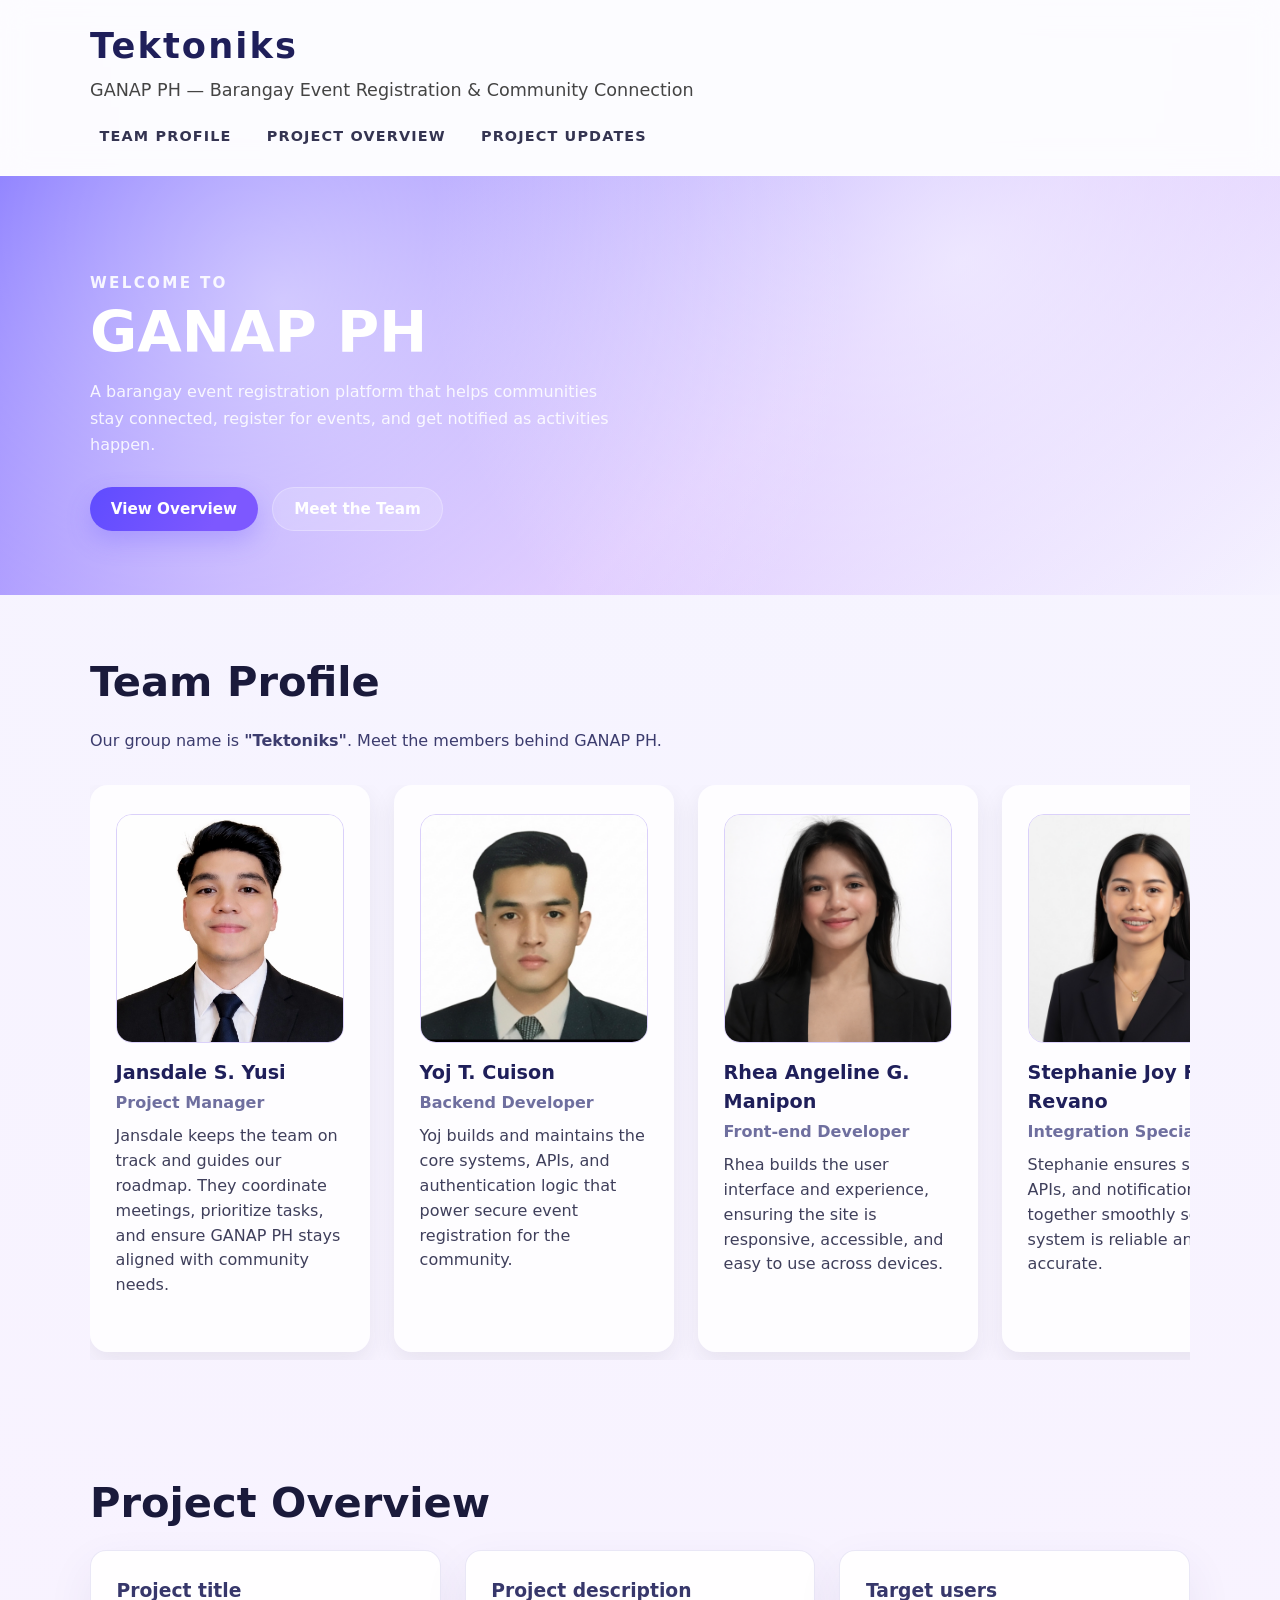
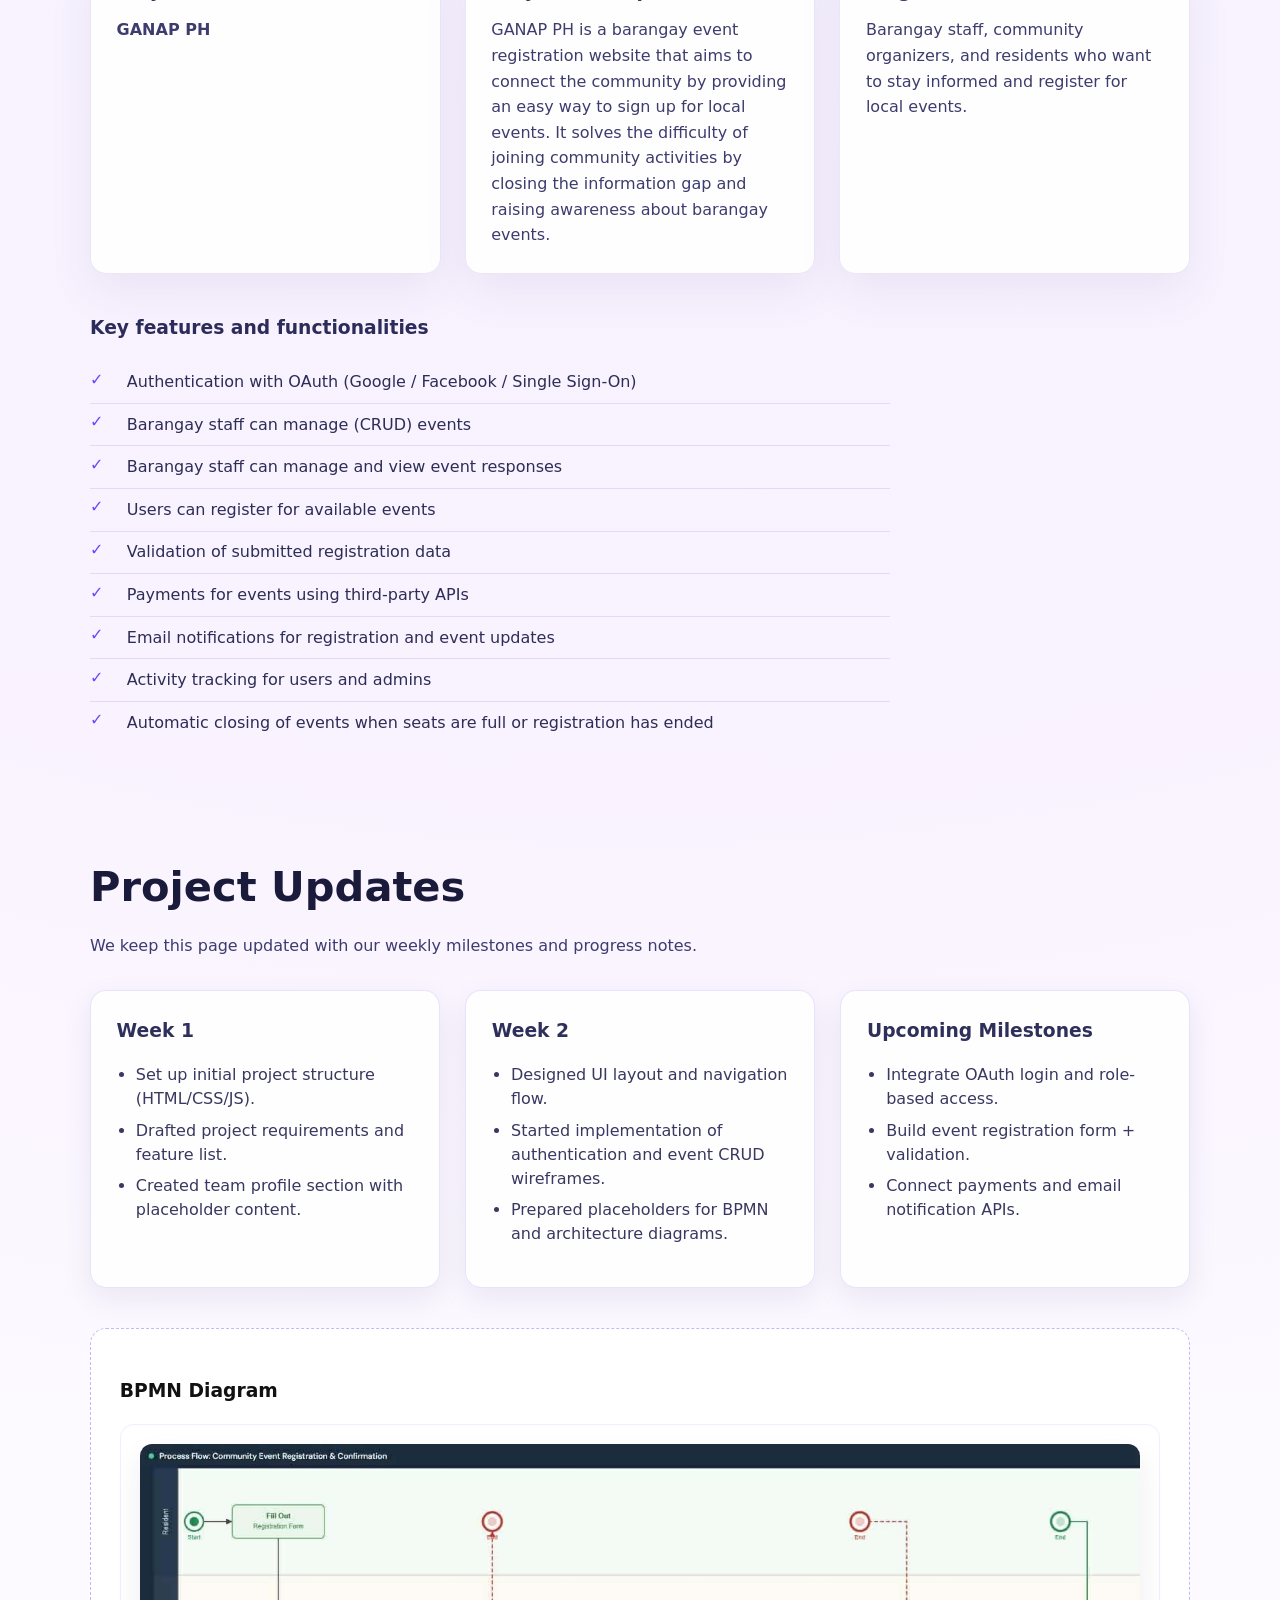
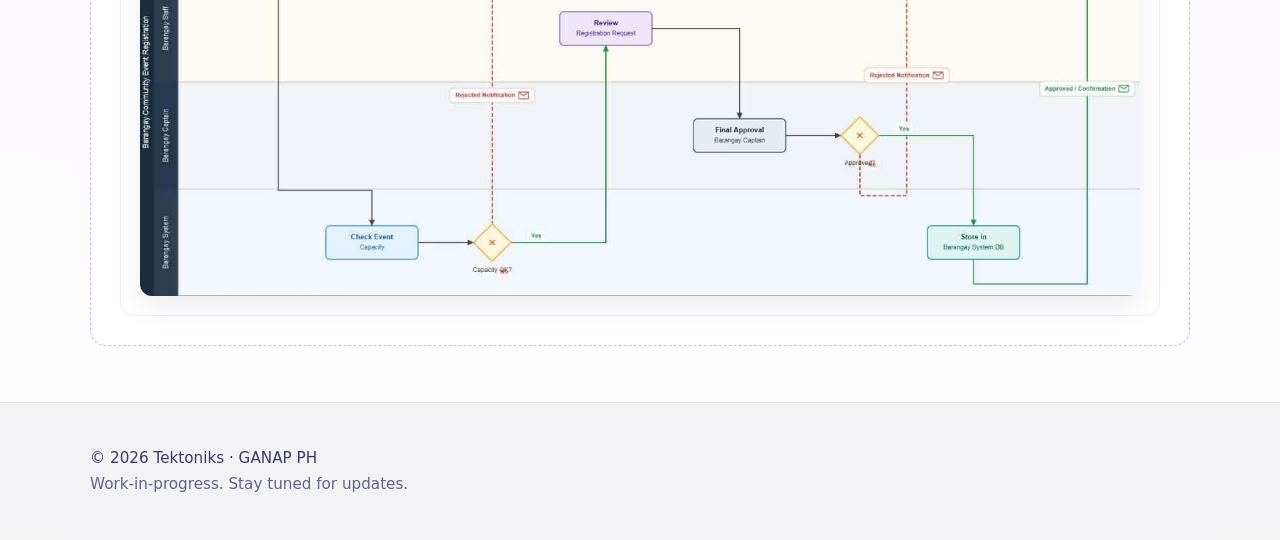
==== index.html @ c837eabb "first commit" ====
<!DOCTYPE html>
<html lang="en">
<head>
  <meta charset="UTF-8" />
  <meta name="viewport" content="width=device-width, initial-scale=1.0" />
  <title>GANAP PH — Tektoniks</title>
  <link rel="stylesheet" href="styles.css" />
</head>
<body>
  <header class="site-header">
    <div class="container header-inner">
      <div class="brand">
        <h1 class="brand__title">Tektoniks</h1>
        <p class="brand__tagline">GANAP PH — Barangay Event Registration &amp; Community Connection</p>
      </div>
      <nav class="site-nav" aria-label="Main navigation">
        <a href="#team">Team Profile</a>
        <a href="#overview">Project Overview</a>
        <a href="#updates">Project Updates</a>
      </nav>
      <button class="nav-toggle" aria-label="Toggle navigation">☰</button>
    </div>
  </header>

  <main>
    <section class="hero" aria-label="Site introduction">
      <div class="container hero__inner">
        <div class="hero__content">
          <p class="hero__pretitle">Welcome to</p>
          <h2 class="hero__title">GANAP PH</h2>
          <p class="hero__copy">A barangay event registration platform that helps communities stay connected, register for events, and get notified as activities happen.</p>
          <div class="hero__actions">
            <a class="btn btn--primary" href="#overview">View Overview</a>
            <a class="btn btn--secondary" href="#team">Meet the Team</a>
          </div>
        </div>
        <!-- <div class="hero__graphic">
          <img src="https://via.placeholder.com/560x420.png?text=GANAP+PH+Dashboard" alt="GANAP PH dashboard mockup" />
        </div> -->
      </div>
    </section>

    <section id="team" class="section section--team">
      <div class="container">
        <h2 class="section__title">Team Profile</h2>
        <p class="section__intro">Our group name is <strong>"Tektoniks"</strong>. Meet the members behind GANAP PH.</p>

        <div class="team-grid">
          <article class="team-card">
            <img class="team-card__avatar" src="resources/Jansdale.jpeg" alt="Jansdale S. Yusi" />
            <div class="team-card__body">
              <h3 class="team-card__name">Jansdale S. Yusi</h3>
              <p class="team-card__role">Project Manager</p>
              <p class="team-card__bio">Jansdale keeps the team on track and guides our roadmap. They coordinate meetings, prioritize tasks, and ensure GANAP PH stays aligned with community needs.</p>
            </div>
          </article>

          <article class="team-card">
            <img class="team-card__avatar" src="resources/Yoj.jpeg" alt="Yoj T. Cuison" />
            <div class="team-card__body">
              <h3 class="team-card__name">Yoj T. Cuison</h3>
              <p class="team-card__role">Backend Developer</p>
              <p class="team-card__bio">Yoj builds and maintains the core systems, APIs, and authentication logic that power secure event registration for the community.</p>
            </div>
          </article>

          <article class="team-card">
            <img class="team-card__avatar" src="resources/Rhea.png" alt="Rhea Angeline G. Manipon" />
            <div class="team-card__body">
              <h3 class="team-card__name">Rhea Angeline G. Manipon</h3>
              <p class="team-card__role">Front-end Developer</p>
              <p class="team-card__bio">Rhea builds the user interface and experience, ensuring the site is responsive, accessible, and easy to use across devices.</p>
            </div>
          </article>

          <article class="team-card">
            <img class="team-card__avatar" src="resources/Steph.jpeg" alt="Stephanie Joy F. Revano" />
            <div class="team-card__body">
              <h3 class="team-card__name">Stephanie Joy F. Revano</h3>
              <p class="team-card__role">Integration Specialist</p>
              <p class="team-card__bio">Stephanie ensures services, APIs, and notifications work together smoothly so the system is reliable and accurate.</p>
            </div>
          </article>

          <article class="team-card">
            <img class="team-card__avatar" src="resources/Kerby.jpeg" alt="John Kerby E. Sambile" />
            <div class="team-card__body">
              <h3 class="team-card__name">John Kerby E. Sambile</h3>
              <p class="team-card__role">Documentation &amp; Quality Assurance</p>
              <p class="team-card__bio">John keeps project documentation clear and ensures the platform is tested thoroughly so users have a consistent, reliable experience.</p>
            </div>
          </article>
        </div>
      </div>
    </section>

    <section id="overview" class="section section--overview">
      <div class="container">
        <h2 class="section__title">Project Overview</h2>
        <div class="overview-grid">
          <div class="overview-card">
            <h3>Project title</h3>
            <p class="overview-card__text"><strong>GANAP PH</strong></p>
          </div>
          <div class="overview-card">
            <h3>Project description</h3>
            <p class="overview-card__text">GANAP PH is a barangay event registration website that aims to connect the community by providing an easy way to sign up for local events. It solves the difficulty of joining community activities by closing the information gap and raising awareness about barangay events.</p>
          </div>
          <div class="overview-card">
            <h3>Target users</h3>
            <p class="overview-card__text">Barangay staff, community organizers, and residents who want to stay informed and register for local events.</p>
          </div>
        </div>

        <div class="features">
          <h3>Key features and functionalities</h3>
          <ul class="features__list">
            <li> Authentication with OAuth (Google / Facebook / Single Sign-On)</li>
            <li> Barangay staff can manage (CRUD) events</li>
            <li> Barangay staff can manage and view event responses</li>
            <li> Users can register for available events</li>
            <li> Validation of submitted registration data</li>
            <li> Payments for events using third‑party APIs</li>
            <li> Email notifications for registration and event updates</li>
            <li> Activity tracking for users and admins</li>
            <li> Automatic closing of events when seats are full or registration has ended</li>
          </ul>
        </div>
      </div>
    </section>

    <section id="updates" class="section section--updates">
      <div class="container">
        <h2 class="section__title">Project Updates</h2>
        <p class="section__intro">We keep this page updated with our weekly milestones and progress notes.</p>

        <div class="updates-grid">
          <article class="update-card">
            <h3>Week 1</h3>
            <ul>
              <li>Set up initial project structure (HTML/CSS/JS).</li>
              <li>Drafted project requirements and feature list.</li>
              <li>Created team profile section with placeholder content.</li>
            </ul>
          </article>

          <article class="update-card">
            <h3>Week 2</h3>
            <ul>
              <li>Designed UI layout and navigation flow.</li>
              <li>Started implementation of authentication and event CRUD wireframes.</li>
              <li>Prepared placeholders for BPMN and architecture diagrams.</li>
            </ul>
          </article>

          <article class="update-card">
            <h3>Upcoming Milestones</h3>
            <ul>
              <li>Integrate OAuth login and role-based access.</li>
              <li>Build event registration form + validation.</li>
              <li>Connect payments and email notification APIs.</li>
            </ul>
          </article>
        </div>

        <div class="diagram">
          <h3>BPMN Diagram</h3>
          <div class="diagram__placeholder">
            <img src="resources/bpmn.jpeg" alt="BPMN Diagram" />
          </div>
        </div>
      </div>
    </section>
  </main>

  <footer class="site-footer">
    <div class="container">
      <p>© <span id="currentYear"></span> Tektoniks · GANAP PH</p>
      <p class="footer-note">Work-in-progress. Stay tuned for updates.</p>
    </div>
  </footer>

  <script src="scripts.js"></script>
</body>
</html>
---- styles.css ----
/* Base reset */
* {
  box-sizing: border-box;
}

html {
  scroll-behavior: smooth;
}

body {
  margin: 0;
  font-family: system-ui, -apple-system, BlinkMacSystemFont, "Segoe UI", sans-serif;
  line-height: 1.5;
  color: #111;
  background: radial-gradient(circle at top, #f5f5ff 0%, #f9f2ff 60%, #fff 100%);
}

a {
  color: inherit;
  text-decoration: none;
}

.container {
  width: min(1100px, 100% - 2rem);
  margin: 0 auto;
}

/* Header */
.site-header {
  position: sticky;
  top: 0;
  width: 100%;
  background: rgba(255, 255, 255, 0.65);
  backdrop-filter: blur(14px);
  border-bottom: 1px solid rgba(255, 255, 255, 0.35);
  z-index: 10;
}

.header-inner {
  display: flex;
  flex-wrap: wrap;
  align-items: center;
  justify-content: space-between;
  gap: 1rem;
  padding: 1.25rem 0;
}

.brand__title {
  margin: 0;
  font-size: clamp(1.4rem, 3vw, 2.2rem);
  letter-spacing: 0.06em;
  color: #1f1f5a;
}

.brand__tagline {
  margin: 0.25rem 0 0;
  color: #444;
  font-size: clamp(0.9rem, 2vw, 1.1rem);
}

.site-nav {
  display: flex;
  gap: 1rem;
  font-weight: 600;
  text-transform: uppercase;
  letter-spacing: 0.08em;
  font-size: 0.9rem;
}

.site-nav a {
  padding: 0.45rem 0.6rem;
  border-radius: 9999px;
  transition: background 160ms ease, color 160ms ease;
  color: rgba(17, 17, 51, 0.85);
}

.site-nav a:hover {
  background: rgba(95, 76, 255, 0.14);
  color: #3d2aff;
}

.nav-toggle {
  display: none;
  border: 1px solid rgba(0, 0, 0, 0.2);
  background: rgba(255, 255, 255, 0.8);
  padding: 0.65rem 0.9rem;
  border-radius: 9999px;
  font-size: 1.05rem;
  cursor: pointer;
}

.hero {
  position: relative;
  padding: 6rem 0 4rem;
  background: linear-gradient(140deg, rgba(95, 76, 255, 0.9) 0%, rgba(171, 108, 255, 0.35) 60%, rgba(245, 242, 255, 0.9) 100%);
  overflow: hidden;
}

.hero::before {
  content: "";
  position: absolute;
  inset: 0;
  background: radial-gradient(circle at 22% 30%, rgba(255, 255, 255, 0.55), transparent 55%),
    radial-gradient(circle at 75% 20%, rgba(245, 245, 255, 0.7), transparent 52%);
  pointer-events: none;
}

.hero__inner {
  position: relative;
  display: grid;
  grid-template-columns: 1fr 1fr;
  align-items: center;
  gap: 2.5rem;
}

.hero__content {
  z-index: 1;
}

.hero__pretitle {
  margin: 0 0 0.5rem;
  font-size: 0.95rem;
  font-weight: 600;
  letter-spacing: 0.15em;
  text-transform: uppercase;
  color: rgba(255, 255, 255, 0.9);
}

.hero__title {
  margin: 0 0 1rem;
  font-size: clamp(2.5rem, 4.5vw, 3.6rem);
  line-height: 1.05;
  color: #fff;
}

.hero__copy {
  margin: 0 0 1.75rem;
  max-width: 520px;
  color: rgba(255, 255, 255, 0.88);
  line-height: 1.65;
}

.hero__actions {
  display: flex;
  flex-wrap: wrap;
  gap: 0.9rem;
}

.hero__graphic {
  z-index: 1;
  display: flex;
  justify-content: center;
  align-items: center;
}

.hero__graphic img {
  width: 100%;
  max-width: 600px;
  border-radius: 1.25rem;
  box-shadow: 0 22px 40px rgba(17, 13, 58, 0.22);
  border: 1px solid rgba(255, 255, 255, 0.26);
}

/* Section spacing */
.section {
  padding: 3.5rem 0;
}

.section__title {
  font-size: clamp(2rem, 4vw, 2.6rem);
  margin: 0 0 1rem;
  color: #1a1a3b;
}

/* Buttons */
.btn {
  display: inline-flex;
  align-items: center;
  justify-content: center;
  gap: 0.55rem;
  padding: 0.75rem 1.3rem;
  border-radius: 9999px;
  font-weight: 600;
  font-size: 0.95rem;
  line-height: 1.2;
  text-decoration: none;
  transition: transform 180ms ease, box-shadow 180ms ease, background 180ms ease;
  white-space: nowrap;
}

.btn:hover {
  transform: translateY(-1px);
  box-shadow: 0 10px 30px rgba(17, 13, 58, 0.18);
}

.btn--primary {
  background: linear-gradient(120deg, #5f4cff 0%, #7d58ff 75%);
  color: #fff;
  box-shadow: 0 10px 25px rgba(95, 76, 255, 0.25);
}

.btn--secondary {
  background: rgba(255, 255, 255, 0.18);
  color: #fff;
  border: 1px solid rgba(255, 255, 255, 0.26);
}

.btn--secondary:hover {
  background: rgba(255, 255, 255, 0.28);
}

.section__intro {
  max-width: 760px;
  margin: 0 0 2rem;
  color: #3c3c6e;
}

/* Team */
.team-grid {
  display: flex;
  gap: 1.5rem;
  padding-bottom: 0.5rem;
  overflow-x: auto;
  scroll-snap-type: x mandatory;
  -webkit-overflow-scrolling: touch;
}

.team-grid::-webkit-scrollbar {
  height: 8px;
}

.team-grid::-webkit-scrollbar-thumb {
  background: rgba(95, 76, 255, 0.35);
  border-radius: 9999px;
}

.team-grid > .team-card {
  min-width: 260px;
  flex: 0 0 280px;
  scroll-snap-align: start;
}

.team-card {
  background: rgba(255, 255, 255, 0.85);
  border-radius: 18px;
  padding: 1.8rem 1.6rem 1.6rem;
  box-shadow: 0 10px 25px rgba(34, 36, 56, 0.08);
  transition: transform 220ms ease, box-shadow 220ms ease;
  display: flex;
  flex-direction: column;
  gap: 1rem;
}

.team-card:hover {
  transform: translateY(-4px);
  box-shadow: 0 14px 30px rgba(34, 36, 56, 0.12);
}

.team-card__avatar {
  width: 100%;
  border-radius: 16px;
  object-fit: cover;
  aspect-ratio: 1/1;
  border: 1px solid rgba(113, 77, 235, 0.25);
}

.team-card__name {
  font-size: 1.2rem;
  margin: 0;
  color: #1f1f5a;
}

.team-card__role {
  margin: 0.2rem 0 0.6rem;
  font-weight: 600;
  color: #6f6f9f;
}

.team-card__bio {
  margin: 0;
  color: #3f3f5b;
  line-height: 1.55;
}

/* Overview */
.overview-grid {
  display: grid;
  gap: 1.5rem;
  grid-template-columns: repeat(auto-fit, minmax(250px, 1fr));
  margin-bottom: 2.5rem;
}

.overview-card {
  background: rgba(255, 255, 255, 0.92);
  border-radius: 16px;
  padding: 1.6rem 1.6rem;
  border: 1px solid rgba(73, 62, 179, 0.12);
  box-shadow: 0 18px 45px rgba(59, 52, 128, 0.08);
}

.overview-card h3 {
  margin: 0 0 0.8rem;
  color: #37376b;
}

.overview-card__text {
  margin: 0;
  color: #3c3c6e;
  line-height: 1.6;
}

.features {
  max-width: 800px;
}

.features h3 {
  margin-top: 0;
  color: #2c2c5b;
}

.features__list {
  margin: 1rem 0 0;
  padding: 0;
  list-style: none;
}

.features__list li {
  position: relative;
  padding: 0.55rem 0 0.55rem 2.3rem;
  border-bottom: 1px solid rgba(116, 110, 209, 0.18);
  color: #2d2d56;
}

.features__list li::before {
  content: "\2713";
  position: absolute;
  left: 0;
  top: 0.4rem;
  font-weight: 700;
  color: #5f4cff;
}

.features__list li:last-child {
  border-bottom: none;
}

/* Updates */
.updates-grid {
  display: grid;
  gap: 1.6rem;
  grid-template-columns: repeat(auto-fit, minmax(260px, 1fr));
}

.update-card {
  background: rgba(255, 255, 255, 0.86);
  border-radius: 16px;
  padding: 1.6rem;
  border: 1px solid rgba(82, 65, 230, 0.14);
  box-shadow: 0 10px 30px rgba(31, 23, 101, 0.08);
}

.update-card h3 {
  margin-top: 0;
  color: #2f2f5b;
}

.update-card ul {
  padding-left: 1.2rem;
}

.update-card li {
  margin: 0.45rem 0;
  color: #383860;
}

.diagram {
  margin-top: 2.5rem;
  padding: 1.8rem;
  background: rgba(255, 255, 255, 0.9);
  border-radius: 16px;
  border: 1px dashed rgba(113, 77, 235, 0.4);
}

.diagram__placeholder {
  margin-top: 1rem;
  display: flex;
  justify-content: center;
  align-items: center;
  padding: 1.2rem;
  border-radius: 14px;
  background: rgba(255, 255, 255, 0.6);
  border: 1px solid rgba(220, 215, 255, 0.4);
}

.diagram__placeholder img {
  max-width: 100%;
  height: auto;
  border-radius: 12px;
  box-shadow: 0 12px 28px rgba(37, 33, 85, 0.08);
}

/* Footer */
.site-footer {
  padding: 2.5rem 0;
  background: rgba(25, 23, 51, 0.05);
  border-top: 1px solid rgba(0, 0, 0, 0.06);
}

.site-footer p {
  margin: 0.25rem 0;
  color: #3a3a6a;
  font-size: 0.95rem;
}

.footer-note {
  opacity: 0.78;
}

/* Responsive */
@media (max-width: 860px) {
  .hero__inner {
    grid-template-columns: 1fr;
    text-align: center;
  }

  .hero__graphic {
    order: -1;
  }

  .hero__graphic img {
    max-width: 420px;
    margin: 0 auto;
  }

  .site-nav {
    position: absolute;
    top: 100%;
    right: 1.5rem;
    background: rgba(255, 255, 255, 0.98);
    padding: 1rem;
    border-radius: 14px;
    box-shadow: 0 12px 28px rgba(16, 18, 26, 0.18);
    flex-direction: column;
    align-items: flex-start;
    opacity: 0;
    pointer-events: none;
    transform: translateY(-8px);
    transition: opacity 180ms ease, transform 180ms ease;
  }

  .site-nav.open {
    opacity: 1;
    pointer-events: auto;
    transform: translateY(0);
  }

  .nav-toggle {
    display: inline-flex;
  }
}
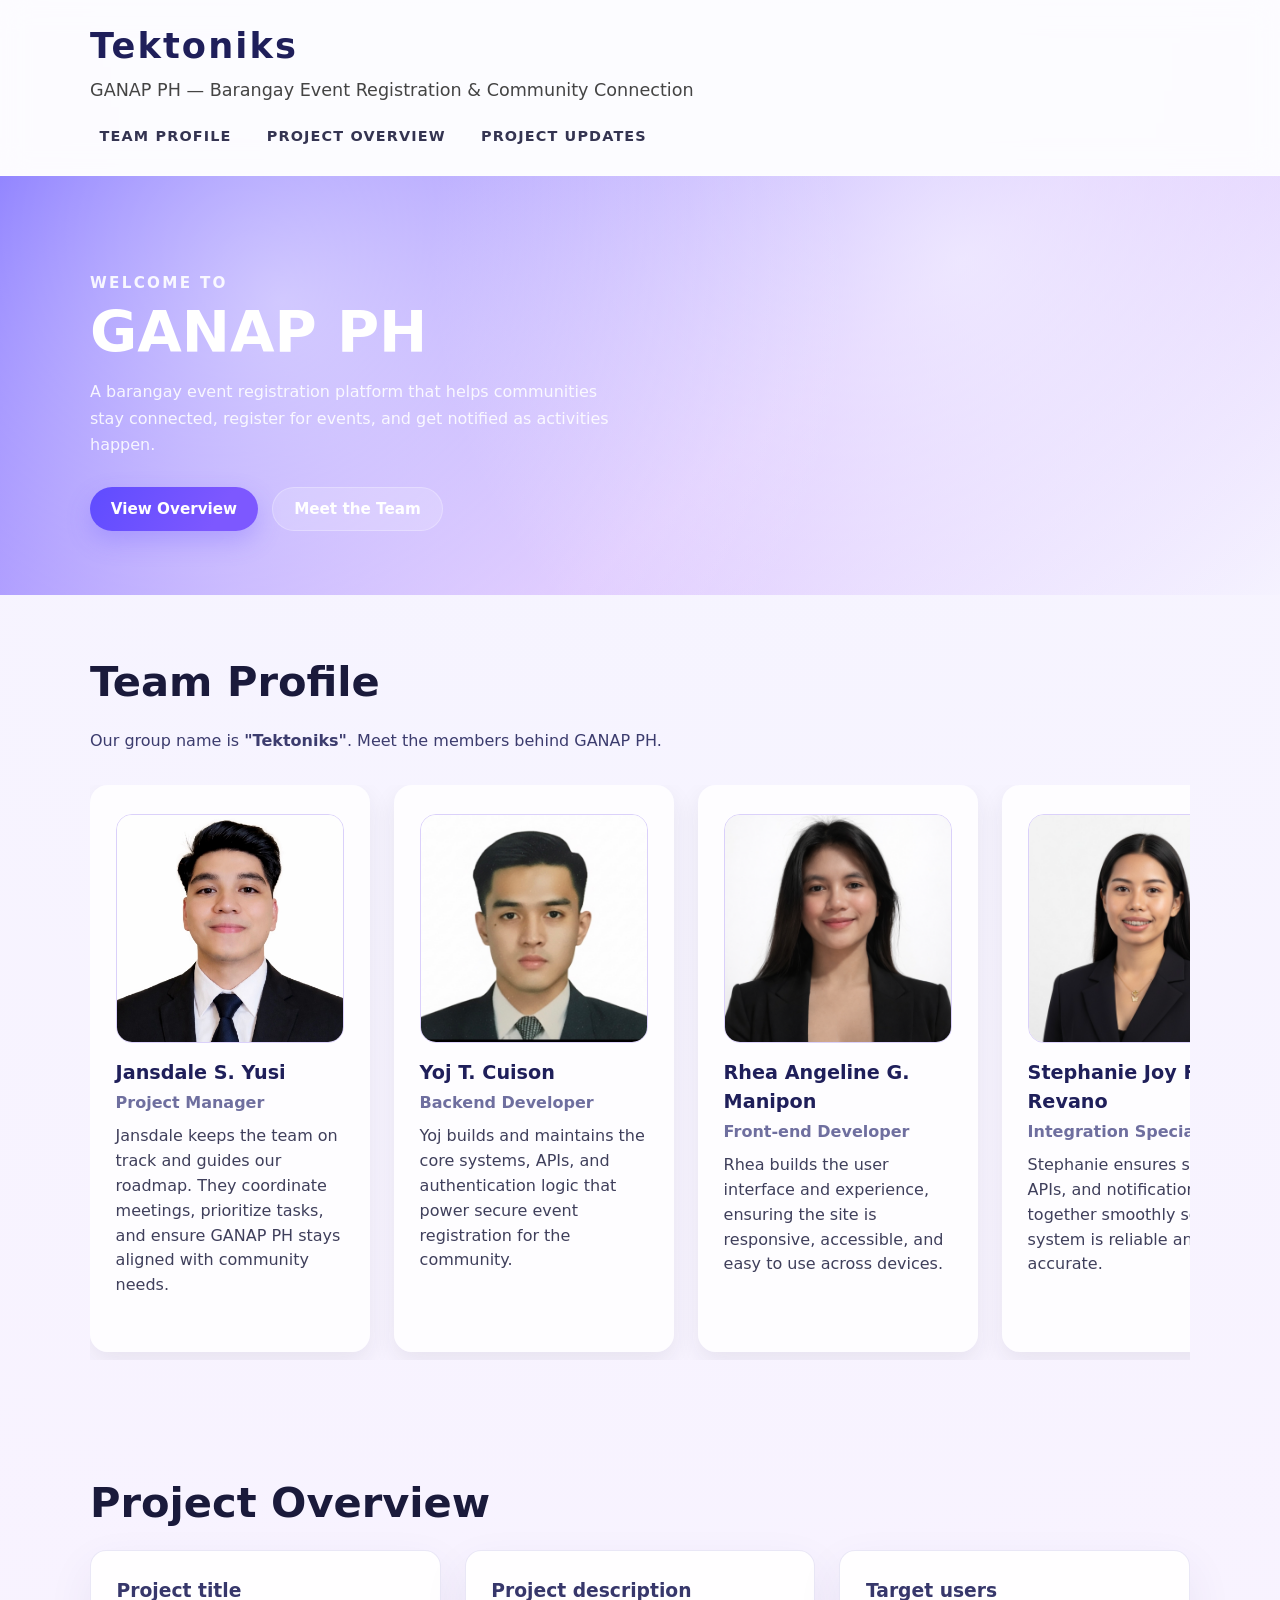
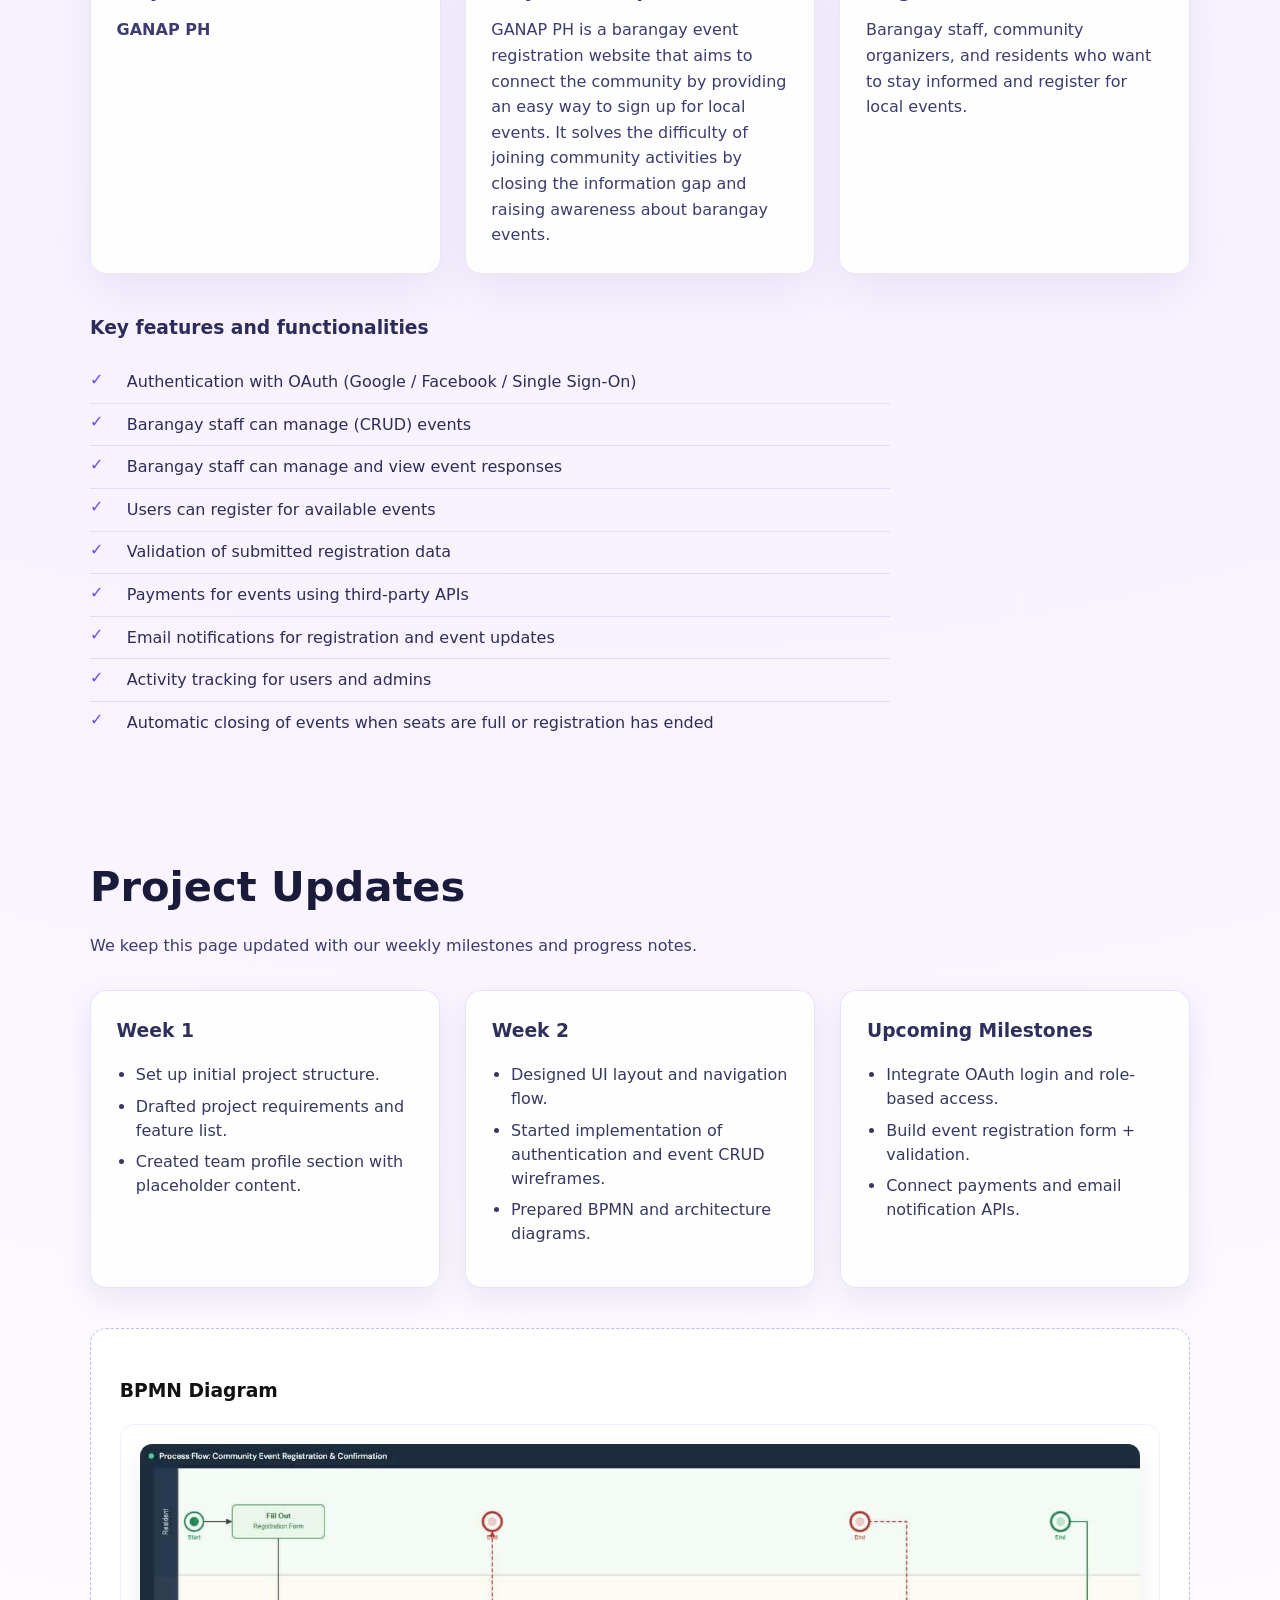
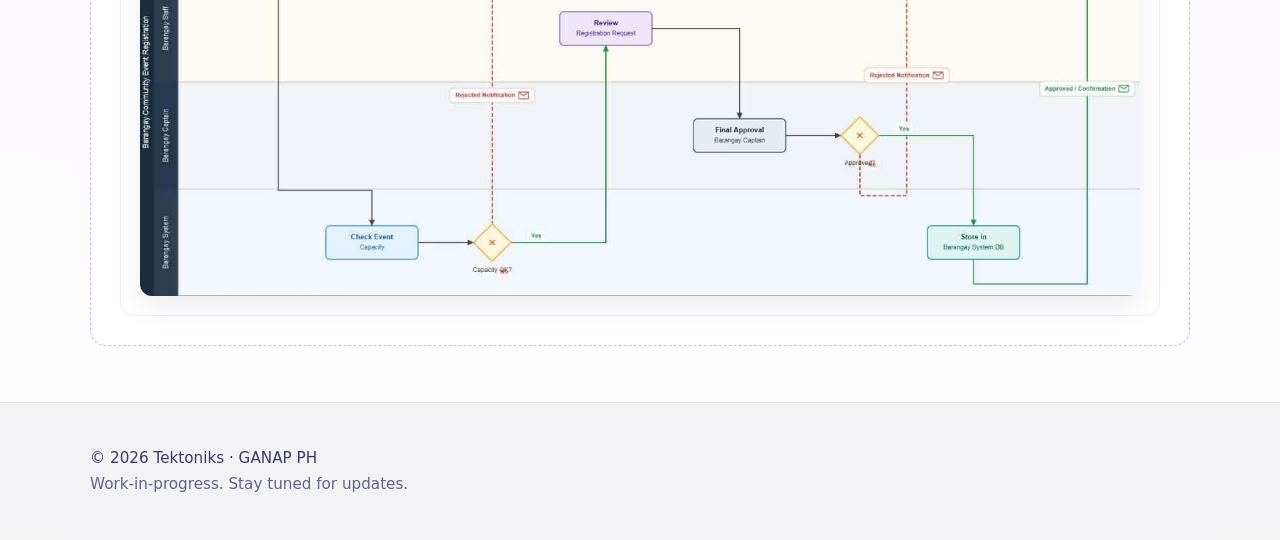
==== commit ef9e46b7: "update" ====
--- a/index.html
+++ b/index.html
@@ -138,7 +138,7 @@
           <article class="update-card">
             <h3>Week 1</h3>
             <ul>
-              <li>Set up initial project structure (HTML/CSS/JS).</li>
+              <li>Set up initial project structure.</li>
               <li>Drafted project requirements and feature list.</li>
               <li>Created team profile section with placeholder content.</li>
             </ul>
@@ -149,7 +149,7 @@
             <ul>
               <li>Designed UI layout and navigation flow.</li>
               <li>Started implementation of authentication and event CRUD wireframes.</li>
-              <li>Prepared placeholders for BPMN and architecture diagrams.</li>
+              <li>Prepared BPMN and architecture diagrams.</li>
             </ul>
           </article>
 
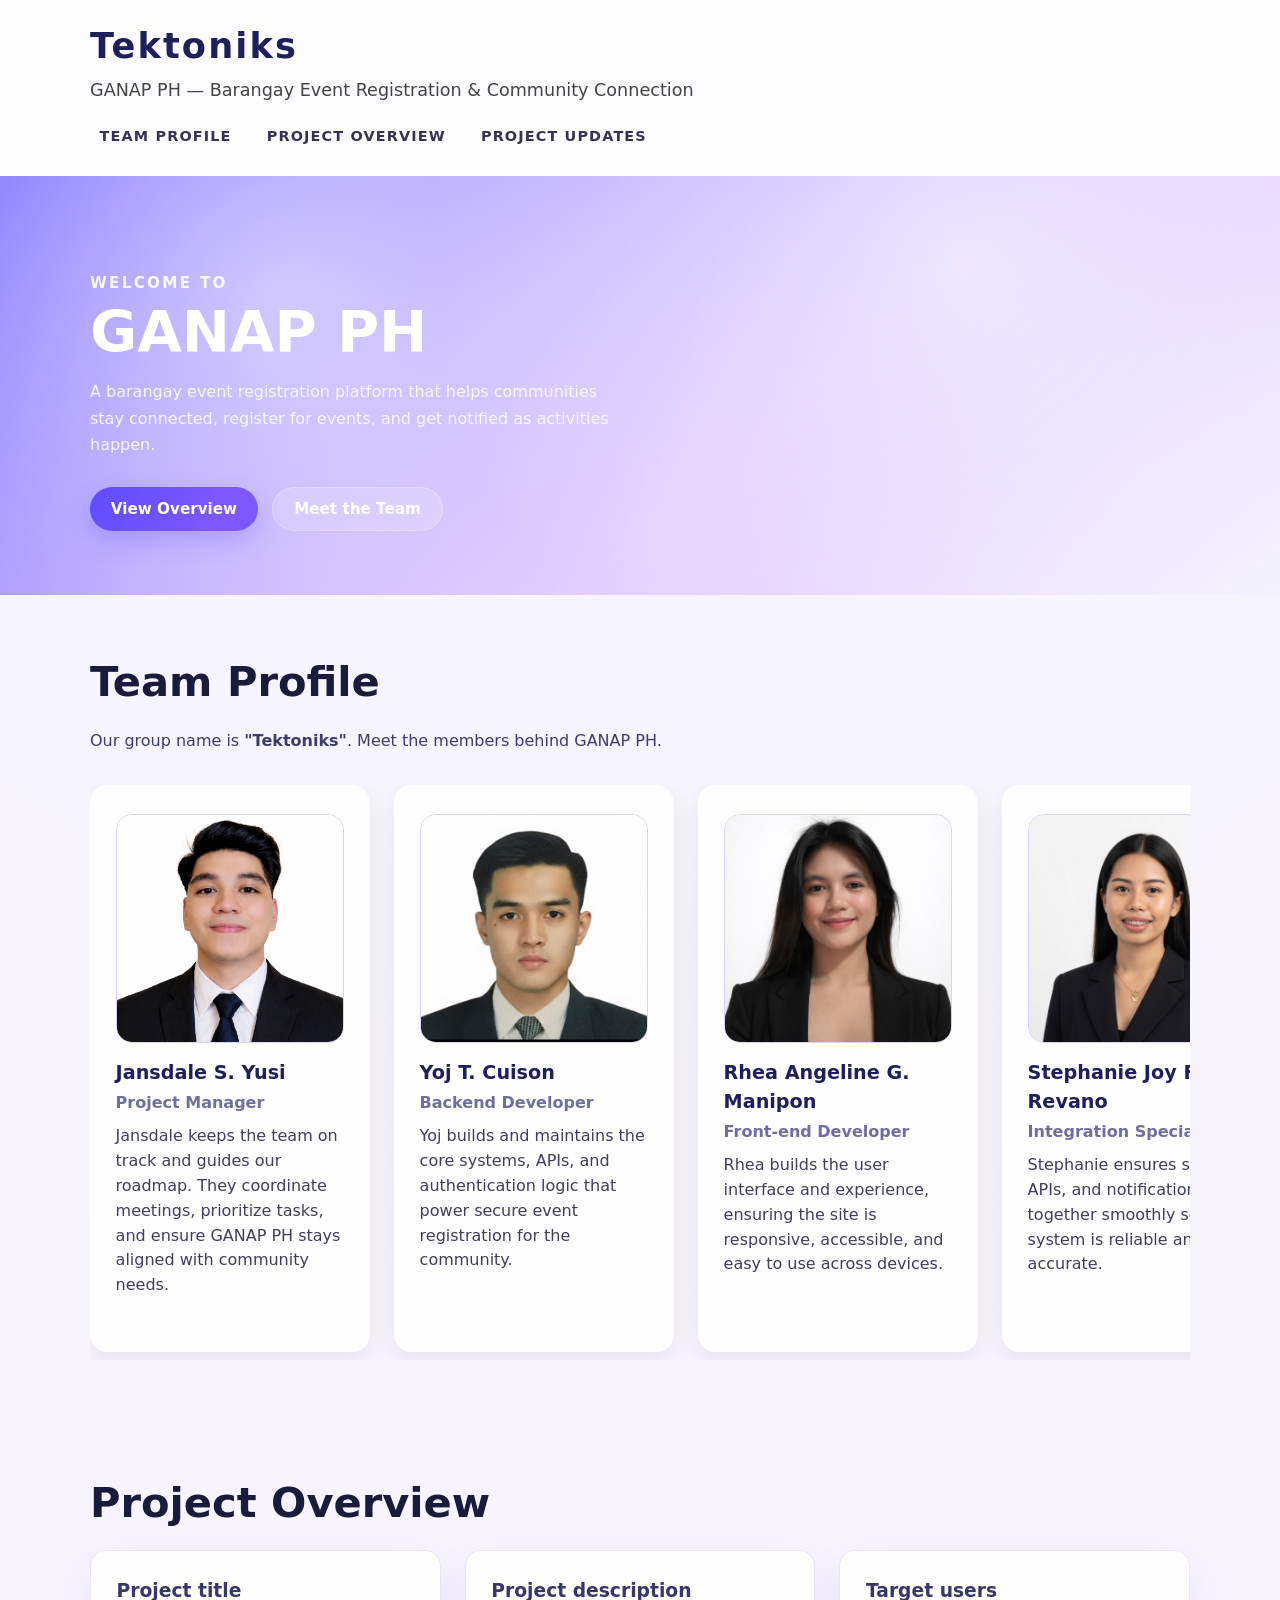
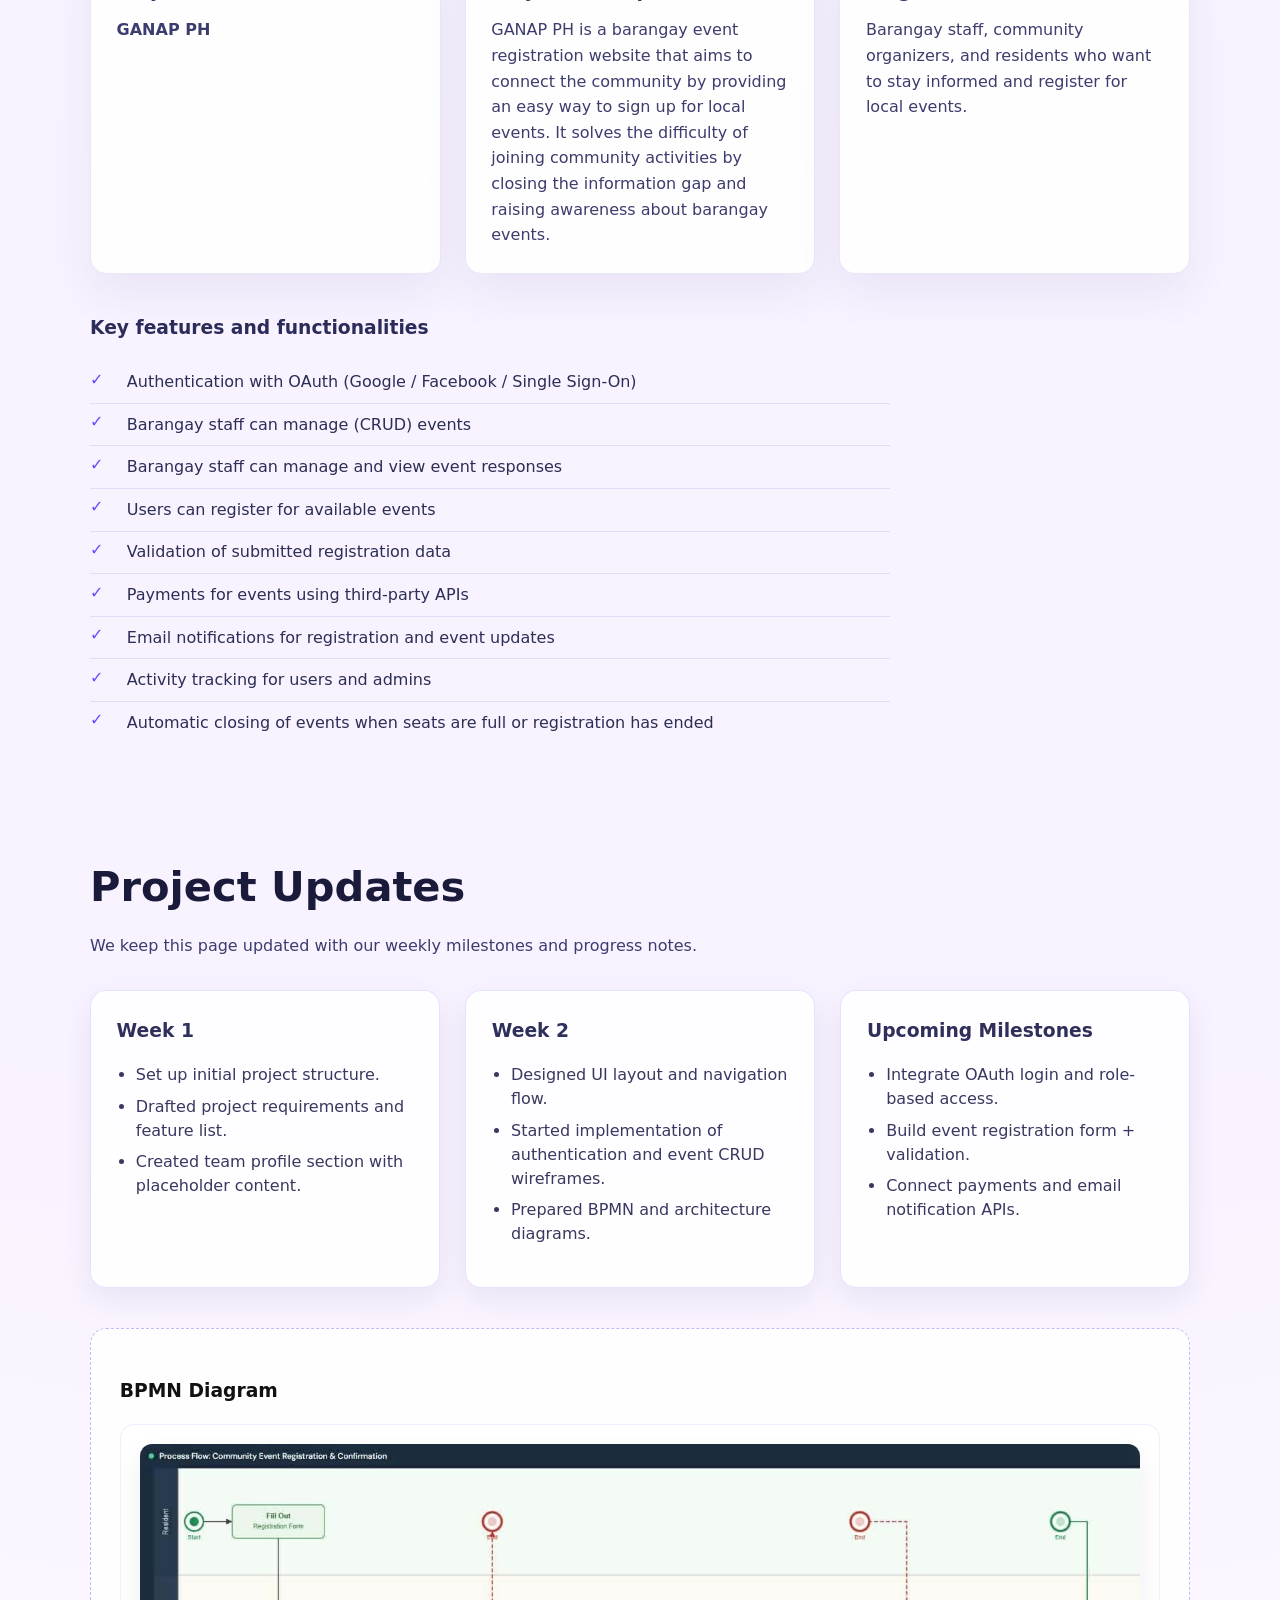
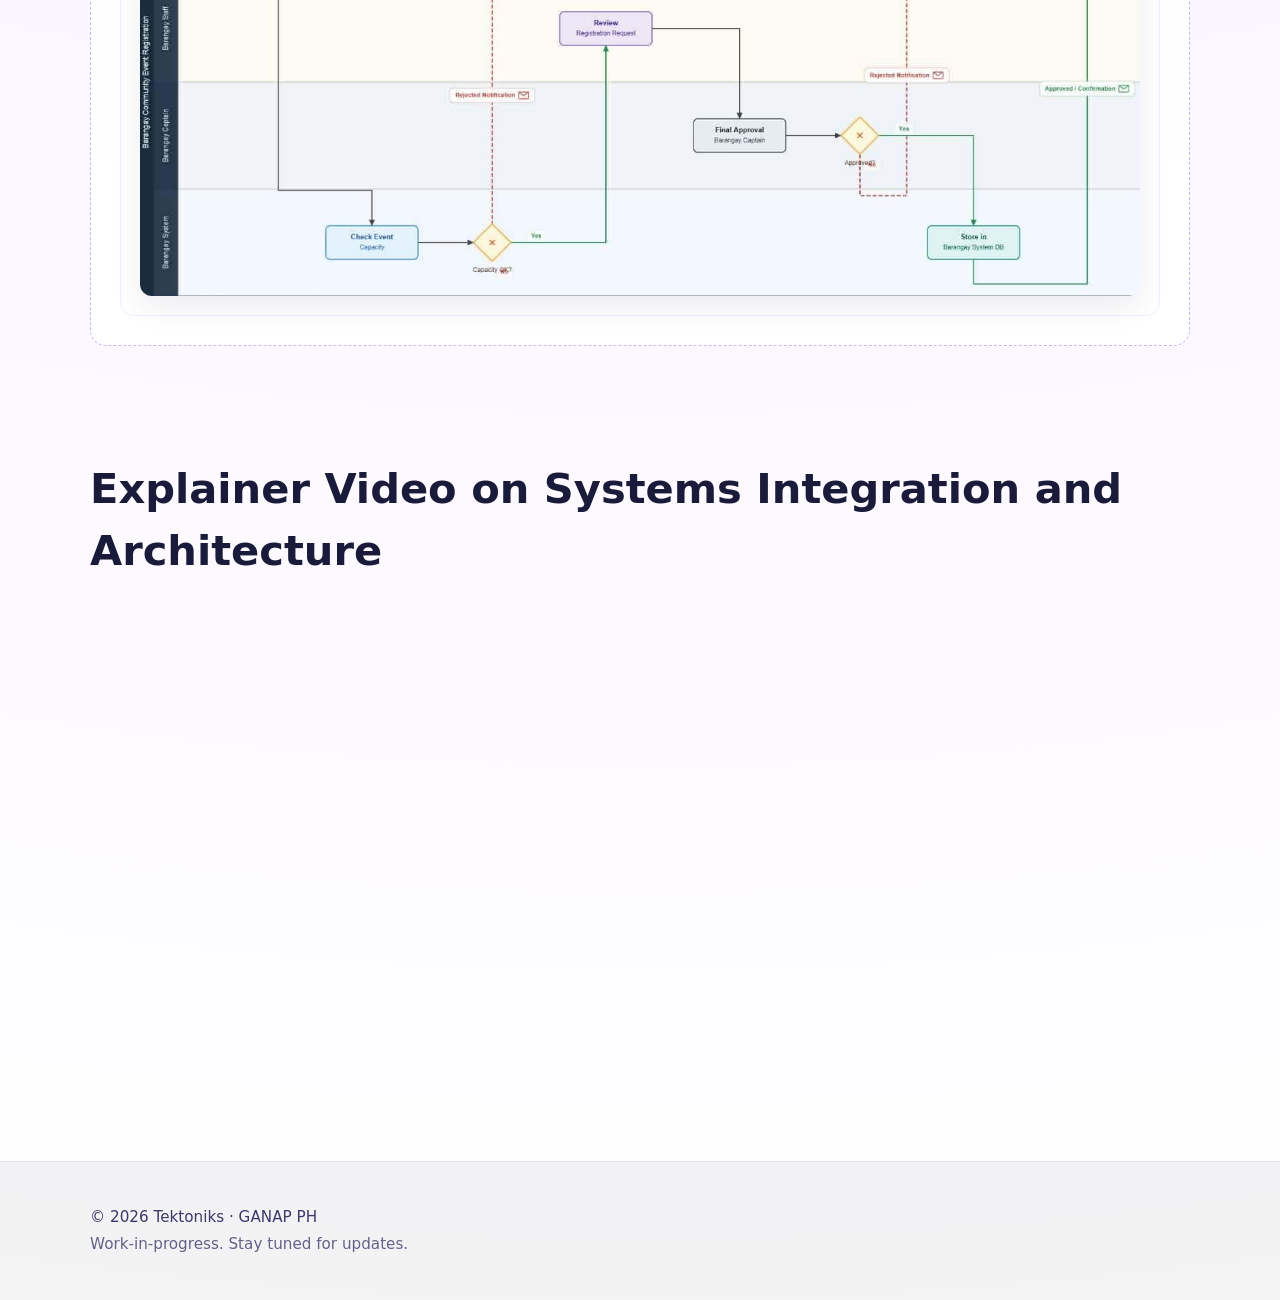
==== commit c45ec5b7: "Add explainer video section to homepage. Embed the systems integration and architecture YouTube vide" ====
--- a/index.html
+++ b/index.html
@@ -171,6 +171,21 @@
         </div>
       </div>
     </section>
+
+    <section id="explainer-video" class="section">
+      <div class="container">
+        <h2 class="section__title">Explainer Video on Systems Integration and Architecture</h2>
+        <iframe
+          width="100%"
+          height="500"
+          src="https://www.youtube.com/embed/wxjoj0mQnqM?rel=0"
+          title="Explainer Video on Systems Integration and Architecture"
+          frameborder="0"
+          allow="accelerometer; autoplay; clipboard-write; encrypted-media; gyroscope; picture-in-picture; web-share"
+          allowfullscreen
+        ></iframe>
+      </div>
+    </section>
   </main>
 
   <footer class="site-footer">
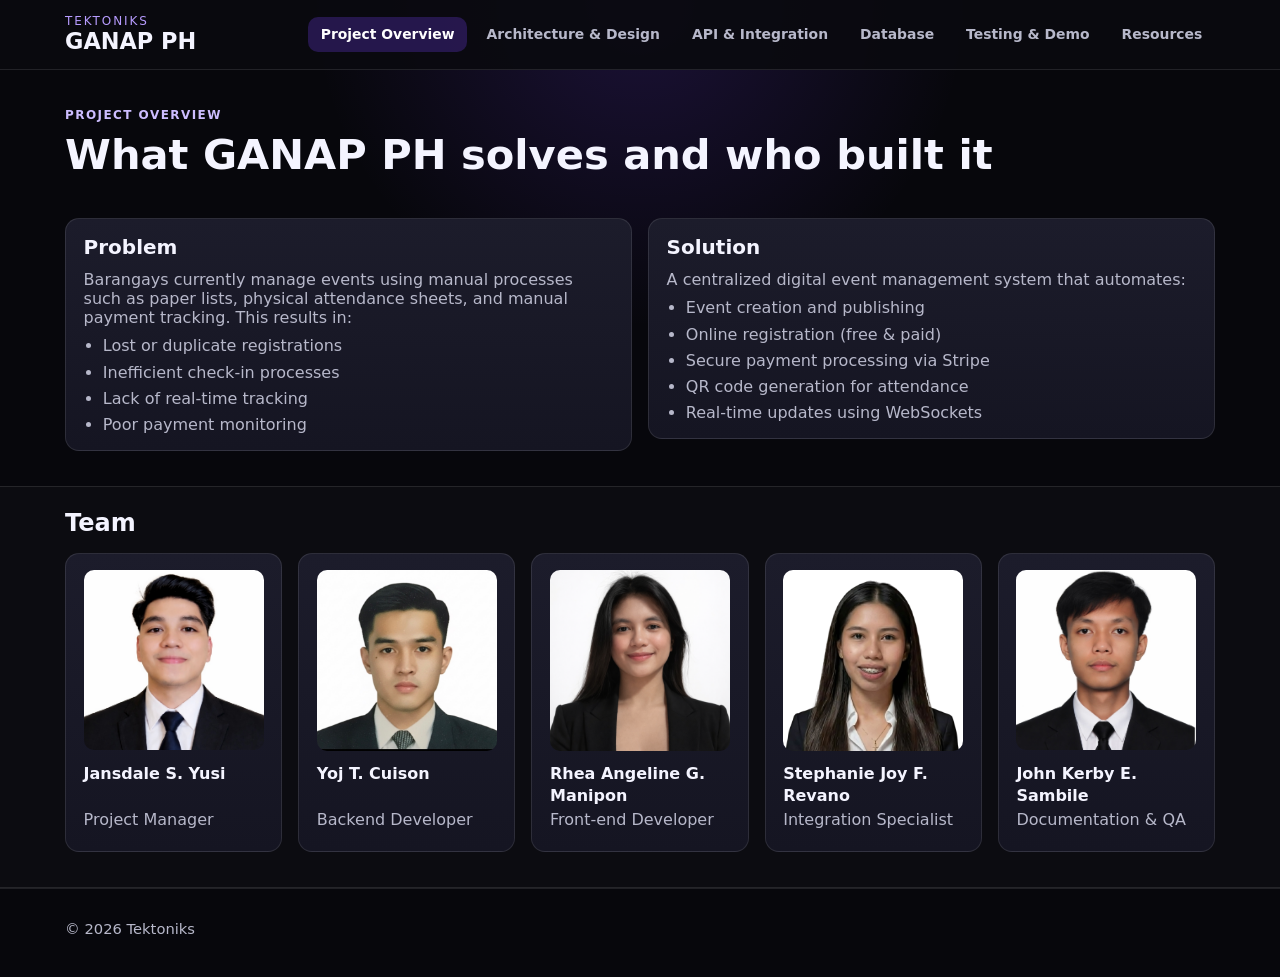
==== commit 6434b8df: "final update" ====
--- a/index.html
+++ b/index.html
@@ -3,198 +3,105 @@
 <head>
   <meta charset="UTF-8" />
   <meta name="viewport" content="width=device-width, initial-scale=1.0" />
-  <title>GANAP PH — Tektoniks</title>
+  <title>Project Overview | GANAP PH</title>
   <link rel="stylesheet" href="styles.css" />
 </head>
-<body>
+<body data-page="project-overview">
   <header class="site-header">
     <div class="container header-inner">
-      <div class="brand">
-        <h1 class="brand__title">Tektoniks</h1>
-        <p class="brand__tagline">GANAP PH — Barangay Event Registration &amp; Community Connection</p>
-      </div>
-      <nav class="site-nav" aria-label="Main navigation">
-        <a href="#team">Team Profile</a>
-        <a href="#overview">Project Overview</a>
-        <a href="#updates">Project Updates</a>
+      <a class="brand" href="index.html">
+        <span class="brand__eyebrow">Tektoniks</span>
+        <span class="brand__title">GANAP PH</span>
+      </a>
+      <button class="nav-toggle" aria-label="Toggle navigation" aria-expanded="false" aria-controls="site-nav">Menu</button>
+      <nav id="site-nav" class="site-nav">
+        <a href="index.html">Project Overview</a>
+        <a href="architecture-design.html">Architecture &amp; Design</a>
+        <a href="api-integration.html">API &amp; Integration</a>
+        <a href="database.html">Database</a>
+        <a href="testing-demo.html">Testing &amp; Demo</a>
+        <a href="resources.html">Resources</a>
       </nav>
-      <button class="nav-toggle" aria-label="Toggle navigation">☰</button>
     </div>
   </header>
 
   <main>
-    <section class="hero" aria-label="Site introduction">
-      <div class="container hero__inner">
-        <div class="hero__content">
-          <p class="hero__pretitle">Welcome to</p>
-          <h2 class="hero__title">GANAP PH</h2>
-          <p class="hero__copy">A barangay event registration platform that helps communities stay connected, register for events, and get notified as activities happen.</p>
-          <div class="hero__actions">
-            <a class="btn btn--primary" href="#overview">View Overview</a>
-            <a class="btn btn--secondary" href="#team">Meet the Team</a>
-          </div>
-        </div>
-        <!-- <div class="hero__graphic">
-          <img src="https://via.placeholder.com/560x420.png?text=GANAP+PH+Dashboard" alt="GANAP PH dashboard mockup" />
-        </div> -->
+    <section class="page-hero">
+      <div class="container">
+        <p class="page-kicker">Project Overview</p>
+        <h1>What GANAP PH solves and who built it</h1>
       </div>
     </section>
 
-    <section id="team" class="section section--team">
-      <div class="container">
-        <h2 class="section__title">Team Profile</h2>
-        <p class="section__intro">Our group name is <strong>"Tektoniks"</strong>. Meet the members behind GANAP PH.</p>
-
-        <div class="team-grid">
-          <article class="team-card">
-            <img class="team-card__avatar" src="resources/Jansdale.jpeg" alt="Jansdale S. Yusi" />
-            <div class="team-card__body">
-              <h3 class="team-card__name">Jansdale S. Yusi</h3>
-              <p class="team-card__role">Project Manager</p>
-              <p class="team-card__bio">Jansdale keeps the team on track and guides our roadmap. They coordinate meetings, prioritize tasks, and ensure GANAP PH stays aligned with community needs.</p>
-            </div>
-          </article>
-
-          <article class="team-card">
-            <img class="team-card__avatar" src="resources/Yoj.jpeg" alt="Yoj T. Cuison" />
-            <div class="team-card__body">
-              <h3 class="team-card__name">Yoj T. Cuison</h3>
-              <p class="team-card__role">Backend Developer</p>
-              <p class="team-card__bio">Yoj builds and maintains the core systems, APIs, and authentication logic that power secure event registration for the community.</p>
-            </div>
-          </article>
-
-          <article class="team-card">
-            <img class="team-card__avatar" src="resources/Rhea.png" alt="Rhea Angeline G. Manipon" />
-            <div class="team-card__body">
-              <h3 class="team-card__name">Rhea Angeline G. Manipon</h3>
-              <p class="team-card__role">Front-end Developer</p>
-              <p class="team-card__bio">Rhea builds the user interface and experience, ensuring the site is responsive, accessible, and easy to use across devices.</p>
-            </div>
-          </article>
-
-          <article class="team-card">
-            <img class="team-card__avatar" src="resources/Steph.jpeg" alt="Stephanie Joy F. Revano" />
-            <div class="team-card__body">
-              <h3 class="team-card__name">Stephanie Joy F. Revano</h3>
-              <p class="team-card__role">Integration Specialist</p>
-              <p class="team-card__bio">Stephanie ensures services, APIs, and notifications work together smoothly so the system is reliable and accurate.</p>
-            </div>
-          </article>
-
-          <article class="team-card">
-            <img class="team-card__avatar" src="resources/Kerby.jpeg" alt="John Kerby E. Sambile" />
-            <div class="team-card__body">
-              <h3 class="team-card__name">John Kerby E. Sambile</h3>
-              <p class="team-card__role">Documentation &amp; Quality Assurance</p>
-              <p class="team-card__bio">John keeps project documentation clear and ensures the platform is tested thoroughly so users have a consistent, reliable experience.</p>
-            </div>
-          </article>
-        </div>
+    <section class="section">
+      <div class="container grid-2">
+        <article class="card">
+          <h2>Problem</h2>
+          <p>
+            Barangays currently manage events using manual processes such as paper lists, physical attendance sheets, and manual payment tracking. This results in:
+          </p>
+          <ul>
+            <li>Lost or duplicate registrations</li>
+            <li>Inefficient check-in processes</li>
+            <li>Lack of real-time tracking</li>
+            <li>Poor payment monitoring</li>
+          </ul>
+        </article>
+        <article class="card">
+          <h2>Solution</h2>
+          <p>
+            A centralized digital event management system that automates:
+          </p>
+          <ul>
+            <li>Event creation and publishing</li>
+            <li>Online registration (free &amp; paid)</li>
+            <li>Secure payment processing via Stripe</li>
+            <li>QR code generation for attendance</li>
+            <li>Real-time updates using WebSockets</li>
+          </ul>
+        </article>
       </div>
     </section>
 
-    <section id="overview" class="section section--overview">
+    <section class="section section-muted">
       <div class="container">
-        <h2 class="section__title">Project Overview</h2>
-        <div class="overview-grid">
-          <div class="overview-card">
-            <h3>Project title</h3>
-            <p class="overview-card__text"><strong>GANAP PH</strong></p>
-          </div>
-          <div class="overview-card">
-            <h3>Project description</h3>
-            <p class="overview-card__text">GANAP PH is a barangay event registration website that aims to connect the community by providing an easy way to sign up for local events. It solves the difficulty of joining community activities by closing the information gap and raising awareness about barangay events.</p>
-          </div>
-          <div class="overview-card">
-            <h3>Target users</h3>
-            <p class="overview-card__text">Barangay staff, community organizers, and residents who want to stay informed and register for local events.</p>
-          </div>
-        </div>
-
-        <div class="features">
-          <h3>Key features and functionalities</h3>
-          <ul class="features__list">
-            <li> Authentication with OAuth (Google / Facebook / Single Sign-On)</li>
-            <li> Barangay staff can manage (CRUD) events</li>
-            <li> Barangay staff can manage and view event responses</li>
-            <li> Users can register for available events</li>
-            <li> Validation of submitted registration data</li>
-            <li> Payments for events using third‑party APIs</li>
-            <li> Email notifications for registration and event updates</li>
-            <li> Activity tracking for users and admins</li>
-            <li> Automatic closing of events when seats are full or registration has ended</li>
-          </ul>
-        </div>
-      </div>
-    </section>
-
-    <section id="updates" class="section section--updates">
-      <div class="container">
-        <h2 class="section__title">Project Updates</h2>
-        <p class="section__intro">We keep this page updated with our weekly milestones and progress notes.</p>
-
-        <div class="updates-grid">
-          <article class="update-card">
-            <h3>Week 1</h3>
-            <ul>
-              <li>Set up initial project structure.</li>
-              <li>Drafted project requirements and feature list.</li>
-              <li>Created team profile section with placeholder content.</li>
-            </ul>
+        <h2 class="section-title">Team</h2>
+        <div class="team-grid">
+          <article class="card team-card">
+            <img src="resources/images/team/Jansdale.jpeg" alt="Jansdale S. Yusi" class="team-img" />
+            <h3>Jansdale S. Yusi</h3>
+            <p>Project Manager</p>
           </article>
-
-          <article class="update-card">
-            <h3>Week 2</h3>
-            <ul>
-              <li>Designed UI layout and navigation flow.</li>
-              <li>Started implementation of authentication and event CRUD wireframes.</li>
-              <li>Prepared BPMN and architecture diagrams.</li>
-            </ul>
+          <article class="card team-card">
+            <img src="resources/images/team/Yoj.jpeg" alt="Yoj T. Cuison" class="team-img" />
+            <h3>Yoj T. Cuison</h3>
+            <p>Backend Developer</p>
           </article>
-
-          <article class="update-card">
-            <h3>Upcoming Milestones</h3>
-            <ul>
-              <li>Integrate OAuth login and role-based access.</li>
-              <li>Build event registration form + validation.</li>
-              <li>Connect payments and email notification APIs.</li>
-            </ul>
+          <article class="card team-card">
+            <img src="resources/images/team/Rhea.png" alt="Rhea Angeline G. Manipon" class="team-img" />
+            <h3>Rhea Angeline G. Manipon</h3>
+            <p>Front-end Developer</p>
+          </article>
+          <article class="card team-card">
+            <img src="resources/images/team/Steph.jpeg" alt="Stephanie Joy F. Revano" class="team-img" />
+            <h3>Stephanie Joy F. Revano</h3>
+            <p>Integration Specialist</p>
+          </article>
+          <article class="card team-card">
+            <img src="resources/images/team/Kerby.jpeg" alt="John Kerby E. Sambile" class="team-img" />
+            <h3>John Kerby E. Sambile</h3>
+            <p>Documentation &amp; QA</p>
           </article>
         </div>
-
-        <div class="diagram">
-          <h3>BPMN Diagram</h3>
-          <div class="diagram__placeholder">
-            <img src="resources/bpmn.jpeg" alt="BPMN Diagram" />
-          </div>
-        </div>
-      </div>
-    </section>
-
-    <section id="explainer-video" class="section">
-      <div class="container">
-        <h2 class="section__title">Explainer Video on Systems Integration and Architecture</h2>
-        <iframe
-          width="100%"
-          height="500"
-          src="https://www.youtube.com/embed/wxjoj0mQnqM?rel=0"
-          title="Explainer Video on Systems Integration and Architecture"
-          frameborder="0"
-          allow="accelerometer; autoplay; clipboard-write; encrypted-media; gyroscope; picture-in-picture; web-share"
-          allowfullscreen
-        ></iframe>
       </div>
     </section>
   </main>
 
   <footer class="site-footer">
-    <div class="container">
-      <p>© <span id="currentYear"></span> Tektoniks · GANAP PH</p>
-      <p class="footer-note">Work-in-progress. Stay tuned for updates.</p>
+    <div class="container footer-inner">
+      <p>© <span id="currentYear"></span> Tektoniks</p>
     </div>
   </footer>
-
   <script src="scripts.js"></script>
 </body>
 </html>
--- a/styles.css
+++ b/styles.css
@@ -1,460 +1,321 @@
-/* Base reset */
-* {
-  box-sizing: border-box;
-}
-
-html {
-  scroll-behavior: smooth;
-}
+:root {
+  --bg: #07070c;
+  --panel: #151522;
+  --panel-soft: #1c1c2b;
+  --text: #f4f4ff;
+  --muted: #b7b8ca;
+  --line: rgba(255, 255, 255, 0.1);
+  --accent: #7a42ff;
+  --accent-dark: #5123c3;
+}
+
+* { box-sizing: border-box; }
 
 body {
   margin: 0;
-  font-family: system-ui, -apple-system, BlinkMacSystemFont, "Segoe UI", sans-serif;
-  line-height: 1.5;
-  color: #111;
-  background: radial-gradient(circle at top, #f5f5ff 0%, #f9f2ff 60%, #fff 100%);
-}
-
-a {
-  color: inherit;
-  text-decoration: none;
-}
+  font-family: "Segoe UI", system-ui, sans-serif;
+  background: radial-gradient(circle at top, rgba(122, 66, 255, 0.18), transparent 28%), var(--bg);
+  color: var(--text);
+}
+
+a { color: inherit; text-decoration: none; }
 
 .container {
-  width: min(1100px, 100% - 2rem);
+  width: min(1150px, calc(100% - 2rem));
   margin: 0 auto;
 }
 
-/* Header */
 .site-header {
   position: sticky;
   top: 0;
-  width: 100%;
-  background: rgba(255, 255, 255, 0.65);
-  backdrop-filter: blur(14px);
-  border-bottom: 1px solid rgba(255, 255, 255, 0.35);
-  z-index: 10;
+  z-index: 20;
+  background: rgba(10, 10, 16, 0.92);
+  border-bottom: 1px solid var(--line);
 }
 
 .header-inner {
+  padding: 0.9rem 0;
   display: flex;
-  flex-wrap: wrap;
   align-items: center;
-  justify-content: space-between;
   gap: 1rem;
-  padding: 1.25rem 0;
-}
-
-.brand__title {
-  margin: 0;
-  font-size: clamp(1.4rem, 3vw, 2.2rem);
-  letter-spacing: 0.06em;
-  color: #1f1f5a;
-}
-
-.brand__tagline {
-  margin: 0.25rem 0 0;
-  color: #444;
-  font-size: clamp(0.9rem, 2vw, 1.1rem);
-}
-
-.site-nav {
-  display: flex;
-  gap: 1rem;
+}
+
+.brand { display: flex; flex-direction: column; margin-right: auto; }
+.brand__eyebrow { font-size: 0.75rem; letter-spacing: 0.16em; color: #b79cff; text-transform: uppercase; }
+.brand__title { font-size: 1.4rem; font-weight: 800; }
+
+.site-nav { display: flex; flex-wrap: wrap; gap: 0.4rem; }
+.site-nav a {
+  padding: 0.6rem 0.8rem;
+  border-radius: 10px;
+  color: var(--muted);
+  font-size: 0.87rem;
   font-weight: 600;
-  text-transform: uppercase;
-  letter-spacing: 0.08em;
-  font-size: 0.9rem;
-}
-
-.site-nav a {
-  padding: 0.45rem 0.6rem;
-  border-radius: 9999px;
-  transition: background 160ms ease, color 160ms ease;
-  color: rgba(17, 17, 51, 0.85);
-}
-
-.site-nav a:hover {
-  background: rgba(95, 76, 255, 0.14);
-  color: #3d2aff;
+}
+.site-nav a:hover,
+.site-nav a.is-active {
+  color: #fff;
+  background: rgba(122, 66, 255, 0.25);
 }
 
 .nav-toggle {
   display: none;
-  border: 1px solid rgba(0, 0, 0, 0.2);
-  background: rgba(255, 255, 255, 0.8);
-  padding: 0.65rem 0.9rem;
-  border-radius: 9999px;
-  font-size: 1.05rem;
-  cursor: pointer;
-}
-
-.hero {
-  position: relative;
-  padding: 6rem 0 4rem;
-  background: linear-gradient(140deg, rgba(95, 76, 255, 0.9) 0%, rgba(171, 108, 255, 0.35) 60%, rgba(245, 242, 255, 0.9) 100%);
-  overflow: hidden;
-}
-
-.hero::before {
-  content: "";
-  position: absolute;
-  inset: 0;
-  background: radial-gradient(circle at 22% 30%, rgba(255, 255, 255, 0.55), transparent 55%),
-    radial-gradient(circle at 75% 20%, rgba(245, 245, 255, 0.7), transparent 52%);
-  pointer-events: none;
-}
-
-.hero__inner {
-  position: relative;
-  display: grid;
-  grid-template-columns: 1fr 1fr;
-  align-items: center;
-  gap: 2.5rem;
-}
-
-.hero__content {
-  z-index: 1;
-}
-
-.hero__pretitle {
+  background: var(--panel-soft);
+  color: #fff;
+  border: 1px solid var(--line);
+  border-radius: 8px;
+  padding: 0.55rem 0.8rem;
+}
+
+.page-hero { padding: 2.4rem 0 1rem; }
+.page-kicker {
   margin: 0 0 0.5rem;
-  font-size: 0.95rem;
-  font-weight: 600;
-  letter-spacing: 0.15em;
+  color: #cdbdff;
+  letter-spacing: 0.12em;
   text-transform: uppercase;
-  color: rgba(255, 255, 255, 0.9);
-}
-
-.hero__title {
-  margin: 0 0 1rem;
-  font-size: clamp(2.5rem, 4.5vw, 3.6rem);
-  line-height: 1.05;
-  color: #fff;
-}
-
-.hero__copy {
-  margin: 0 0 1.75rem;
-  max-width: 520px;
-  color: rgba(255, 255, 255, 0.88);
-  line-height: 1.65;
-}
-
-.hero__actions {
-  display: flex;
-  flex-wrap: wrap;
-  gap: 0.9rem;
-}
-
-.hero__graphic {
-  z-index: 1;
-  display: flex;
-  justify-content: center;
-  align-items: center;
-}
-
-.hero__graphic img {
-  width: 100%;
-  max-width: 600px;
-  border-radius: 1.25rem;
-  box-shadow: 0 22px 40px rgba(17, 13, 58, 0.22);
-  border: 1px solid rgba(255, 255, 255, 0.26);
-}
-
-/* Section spacing */
-.section {
-  padding: 3.5rem 0;
-}
-
-.section__title {
-  font-size: clamp(2rem, 4vw, 2.6rem);
-  margin: 0 0 1rem;
-  color: #1a1a3b;
-}
-
-/* Buttons */
-.btn {
-  display: inline-flex;
-  align-items: center;
-  justify-content: center;
-  gap: 0.55rem;
-  padding: 0.75rem 1.3rem;
-  border-radius: 9999px;
-  font-weight: 600;
-  font-size: 0.95rem;
-  line-height: 1.2;
-  text-decoration: none;
-  transition: transform 180ms ease, box-shadow 180ms ease, background 180ms ease;
-  white-space: nowrap;
-}
-
-.btn:hover {
-  transform: translateY(-1px);
-  box-shadow: 0 10px 30px rgba(17, 13, 58, 0.18);
-}
-
-.btn--primary {
-  background: linear-gradient(120deg, #5f4cff 0%, #7d58ff 75%);
-  color: #fff;
-  box-shadow: 0 10px 25px rgba(95, 76, 255, 0.25);
-}
-
-.btn--secondary {
-  background: rgba(255, 255, 255, 0.18);
-  color: #fff;
-  border: 1px solid rgba(255, 255, 255, 0.26);
-}
-
-.btn--secondary:hover {
-  background: rgba(255, 255, 255, 0.28);
-}
-
-.section__intro {
-  max-width: 760px;
-  margin: 0 0 2rem;
-  color: #3c3c6e;
-}
-
-/* Team */
-.team-grid {
-  display: flex;
-  gap: 1.5rem;
-  padding-bottom: 0.5rem;
-  overflow-x: auto;
-  scroll-snap-type: x mandatory;
-  -webkit-overflow-scrolling: touch;
-}
-
-.team-grid::-webkit-scrollbar {
-  height: 8px;
-}
-
-.team-grid::-webkit-scrollbar-thumb {
-  background: rgba(95, 76, 255, 0.35);
-  border-radius: 9999px;
-}
-
-.team-grid > .team-card {
-  min-width: 260px;
-  flex: 0 0 280px;
-  scroll-snap-align: start;
-}
-
-.team-card {
-  background: rgba(255, 255, 255, 0.85);
-  border-radius: 18px;
-  padding: 1.8rem 1.6rem 1.6rem;
-  box-shadow: 0 10px 25px rgba(34, 36, 56, 0.08);
-  transition: transform 220ms ease, box-shadow 220ms ease;
+  font-size: 0.75rem;
+  font-weight: 700;
+}
+.page-hero h1 { margin: 0; font-size: clamp(1.8rem, 4vw, 2.6rem); }
+
+.section { padding: 1.4rem 0 2.2rem; }
+.section-muted { background: rgba(255, 255, 255, 0.02); border-top: 1px solid var(--line); border-bottom: 1px solid var(--line); }
+.section-title { margin: 0 0 1rem; }
+
+.grid-2 { display: grid; grid-template-columns: repeat(2, minmax(0, 1fr)); gap: 1rem; align-items: start; }
+.card-grid { display: grid; grid-template-columns: repeat(auto-fit, minmax(260px, 1fr)); gap: 1rem; align-items: start; }
+.resource-rows { display: grid; grid-template-columns: 1fr; gap: 1rem; align-items: start; }
+.resource-links-row { display: grid; grid-template-columns: repeat(2, minmax(0, 1fr)); gap: 1rem; align-items: start; }
+
+.card {
+  background: linear-gradient(180deg, var(--panel-soft), var(--panel));
+  border: 1px solid var(--line);
+  border-radius: 14px;
+  padding: 1rem 1.1rem;
+  height: fit-content;
+}
+.card h2 { margin: 0 0 0.7rem; font-size: 1.25rem; }
+.card p { margin: 0; color: var(--muted); }
+
+.team-grid { display: grid; grid-template-columns: repeat(auto-fit, minmax(190px, 1fr)); gap: 1rem; align-items: start; }
+.team-grid .team-card {
+  height: 100%;
   display: flex;
   flex-direction: column;
+}
+.team-card h3 {
+  margin: 0.8rem 0 0.2rem;
+  font-size: 1rem;
+  min-height: 2.7em;
+  line-height: 1.35;
+}
+.team-card p {
+  min-height: 1.6em;
+}
+.team-img { width: 100%; aspect-ratio: 1/1; border-radius: 10px; object-fit: cover; }
+
+.video-wrap { margin-top: 0.7rem; aspect-ratio: 16 / 9; border-radius: 10px; overflow: hidden; background: #000; }
+.video-wrap iframe { width: 100%; height: 100%; border: 0; }
+
+.pdf-wrap { margin-top: 0.8rem; height: 70vh; border-radius: 10px; overflow: hidden; border: 1px solid var(--line); }
+.pdf-wrap iframe { width: 100%; height: 100%; border: 0; background: #fff; }
+
+.table-wrap {
+  margin-top: 0.8rem;
+  overflow-x: auto;
+  border-radius: 10px;
+  border: 1px solid var(--line);
+}
+
+.api-table {
+  width: 100%;
+  border-collapse: collapse;
+  min-width: 920px;
+  background: #131320;
+}
+
+.api-table th,
+.api-table td {
+  border: 1px solid var(--line);
+  padding: 0.65rem 0.7rem;
+  text-align: left;
+  vertical-align: top;
+  overflow-wrap: normal;
+  word-break: normal;
+}
+
+.api-table th {
+  background: #1b1b2b;
+  color: #e8ddff;
+}
+
+.api-table td {
+  color: var(--muted);
+}
+
+.api-table th:first-child,
+.api-table td:first-child {
+  white-space: nowrap;
+  width: 140px;
+}
+
+.api-overview-grid {
+  margin-top: 1rem;
+}
+
+.integration-cards {
+  grid-template-columns: repeat(auto-fit, minmax(220px, 1fr));
+}
+
+.endpoint-groups {
+  display: grid;
   gap: 1rem;
-}
-
-.team-card:hover {
-  transform: translateY(-4px);
-  box-shadow: 0 14px 30px rgba(34, 36, 56, 0.12);
-}
-
-.team-card__avatar {
+  margin-top: 1rem;
+}
+
+.endpoint-groups .card h2 {
+  margin-bottom: 0.55rem;
+}
+
+.btn {
+  display: inline-block;
+  margin-top: 0.3rem;
+  padding: 0.72rem 1rem;
+  border-radius: 10px;
+  font-weight: 700;
+}
+.btn-dark {
+  background: linear-gradient(180deg, var(--accent), var(--accent-dark));
+  color: #fff;
+  box-shadow: 0 8px 20px rgba(81, 35, 195, 0.45);
+}
+
+main .container {
+  overflow-wrap: anywhere;
+}
+
+.card ul {
+  margin: 0.6rem 0 0;
+  padding-left: 1.2rem;
+  color: var(--muted);
+}
+
+.card li + li {
+  margin-top: 0.45rem;
+}
+
+.architecture-flow-card {
+  margin-top: 1rem;
+}
+
+.diagram-image {
   width: 100%;
-  border-radius: 16px;
-  object-fit: cover;
-  aspect-ratio: 1/1;
-  border: 1px solid rgba(113, 77, 235, 0.25);
-}
-
-.team-card__name {
-  font-size: 1.2rem;
-  margin: 0;
-  color: #1f1f5a;
-}
-
-.team-card__role {
-  margin: 0.2rem 0 0.6rem;
-  font-weight: 600;
-  color: #6f6f9f;
-}
-
-.team-card__bio {
-  margin: 0;
-  color: #3f3f5b;
-  line-height: 1.55;
-}
-
-/* Overview */
-.overview-grid {
+  margin-top: 0.9rem;
+  border-radius: 10px;
+  border: 1px solid var(--line);
+  background: #0d0d14;
+  cursor: zoom-in;
+}
+
+.sequence-grid {
   display: grid;
-  gap: 1.5rem;
-  grid-template-columns: repeat(auto-fit, minmax(250px, 1fr));
-  margin-bottom: 2.5rem;
-}
-
-.overview-card {
-  background: rgba(255, 255, 255, 0.92);
-  border-radius: 16px;
-  padding: 1.6rem 1.6rem;
-  border: 1px solid rgba(73, 62, 179, 0.12);
-  box-shadow: 0 18px 45px rgba(59, 52, 128, 0.08);
-}
-
-.overview-card h3 {
-  margin: 0 0 0.8rem;
-  color: #37376b;
-}
-
-.overview-card__text {
-  margin: 0;
-  color: #3c3c6e;
-  line-height: 1.6;
-}
-
-.features {
-  max-width: 800px;
-}
-
-.features h3 {
-  margin-top: 0;
-  color: #2c2c5b;
-}
-
-.features__list {
-  margin: 1rem 0 0;
-  padding: 0;
-  list-style: none;
-}
-
-.features__list li {
-  position: relative;
-  padding: 0.55rem 0 0.55rem 2.3rem;
-  border-bottom: 1px solid rgba(116, 110, 209, 0.18);
-  color: #2d2d56;
-}
-
-.features__list li::before {
-  content: "\2713";
+  grid-template-columns: 1fr;
+  gap: 1rem;
+}
+
+.diagram-figure {
+  margin: 0.8rem 0 0;
+}
+
+.diagram-figure figcaption {
+  color: var(--muted);
+  margin-bottom: 0.5rem;
+}
+
+.diagrams-grid {
+  grid-template-columns: 1fr;
+  gap: 1.2rem;
+}
+
+.diagrams-grid .card {
+  padding: 1.2rem;
+}
+
+.diagrams-grid .diagram-image {
+  margin-top: 1rem;
+  width: 100%;
+  max-height: none;
+}
+
+.image-lightbox {
+  position: fixed;
+  inset: 0;
+  display: grid;
+  place-items: center;
+  padding: 1.5rem;
+  background: rgba(0, 0, 0, 0.88);
+  z-index: 999;
+}
+
+.image-lightbox[hidden] {
+  display: none;
+}
+
+.image-lightbox__inner {
+  width: min(1400px, 100%);
+  max-height: 95vh;
+  overflow: auto;
+}
+
+.image-lightbox__img {
+  width: 100%;
+  height: auto;
+  border-radius: 10px;
+  border: 1px solid rgba(255, 255, 255, 0.2);
+  background: #111;
+}
+
+.image-lightbox__close {
   position: absolute;
-  left: 0;
-  top: 0.4rem;
-  font-weight: 700;
-  color: #5f4cff;
-}
-
-.features__list li:last-child {
-  border-bottom: none;
-}
-
-/* Updates */
-.updates-grid {
-  display: grid;
-  gap: 1.6rem;
-  grid-template-columns: repeat(auto-fit, minmax(260px, 1fr));
-}
-
-.update-card {
-  background: rgba(255, 255, 255, 0.86);
-  border-radius: 16px;
-  padding: 1.6rem;
-  border: 1px solid rgba(82, 65, 230, 0.14);
-  box-shadow: 0 10px 30px rgba(31, 23, 101, 0.08);
-}
-
-.update-card h3 {
-  margin-top: 0;
-  color: #2f2f5b;
-}
-
-.update-card ul {
-  padding-left: 1.2rem;
-}
-
-.update-card li {
-  margin: 0.45rem 0;
-  color: #383860;
-}
-
-.diagram {
-  margin-top: 2.5rem;
-  padding: 1.8rem;
-  background: rgba(255, 255, 255, 0.9);
-  border-radius: 16px;
-  border: 1px dashed rgba(113, 77, 235, 0.4);
-}
-
-.diagram__placeholder {
-  margin-top: 1rem;
-  display: flex;
-  justify-content: center;
-  align-items: center;
-  padding: 1.2rem;
-  border-radius: 14px;
-  background: rgba(255, 255, 255, 0.6);
-  border: 1px solid rgba(220, 215, 255, 0.4);
-}
-
-.diagram__placeholder img {
-  max-width: 100%;
-  height: auto;
-  border-radius: 12px;
-  box-shadow: 0 12px 28px rgba(37, 33, 85, 0.08);
-}
-
-/* Footer */
+  top: 1rem;
+  right: 1rem;
+  border: 1px solid rgba(255, 255, 255, 0.25);
+  background: rgba(20, 20, 30, 0.9);
+  color: #fff;
+  border-radius: 8px;
+  padding: 0.45rem 0.7rem;
+  font-size: 0.95rem;
+  cursor: pointer;
+}
+
+@media (min-width: 1100px) {
+  .diagrams-grid {
+    grid-template-columns: 1fr;
+  }
+}
+
 .site-footer {
-  padding: 2.5rem 0;
-  background: rgba(25, 23, 51, 0.05);
-  border-top: 1px solid rgba(0, 0, 0, 0.06);
-}
-
-.site-footer p {
-  margin: 0.25rem 0;
-  color: #3a3a6a;
-  font-size: 0.95rem;
-}
-
-.footer-note {
-  opacity: 0.78;
-}
-
-/* Responsive */
-@media (max-width: 860px) {
-  .hero__inner {
-    grid-template-columns: 1fr;
-    text-align: center;
+  border-top: 1px solid var(--line);
+  padding: 1rem 0 1.6rem;
+}
+.footer-inner { color: var(--muted); font-size: 0.92rem; }
+
+@media (max-width: 980px) {
+  .nav-toggle { display: inline-block; }
+  .header-inner { flex-wrap: wrap; }
+  .site-nav {
+    display: none;
+    width: 100%;
+    flex-direction: column;
+    background: #11111b;
+    border: 1px solid var(--line);
+    border-radius: 10px;
+    padding: 0.45rem;
   }
-
-  .hero__graphic {
-    order: -1;
-  }
-
-  .hero__graphic img {
-    max-width: 420px;
-    margin: 0 auto;
-  }
-
-  .site-nav {
-    position: absolute;
-    top: 100%;
-    right: 1.5rem;
-    background: rgba(255, 255, 255, 0.98);
-    padding: 1rem;
-    border-radius: 14px;
-    box-shadow: 0 12px 28px rgba(16, 18, 26, 0.18);
-    flex-direction: column;
-    align-items: flex-start;
-    opacity: 0;
-    pointer-events: none;
-    transform: translateY(-8px);
-    transition: opacity 180ms ease, transform 180ms ease;
-  }
-
-  .site-nav.open {
-    opacity: 1;
-    pointer-events: auto;
-    transform: translateY(0);
-  }
-
-  .nav-toggle {
-    display: inline-flex;
-  }
-}
+  .site-nav.open { display: flex; }
+}
+
+@media (max-width: 720px) {
+  .grid-2 { grid-template-columns: 1fr; }
+  .resource-links-row { grid-template-columns: 1fr; }
+}
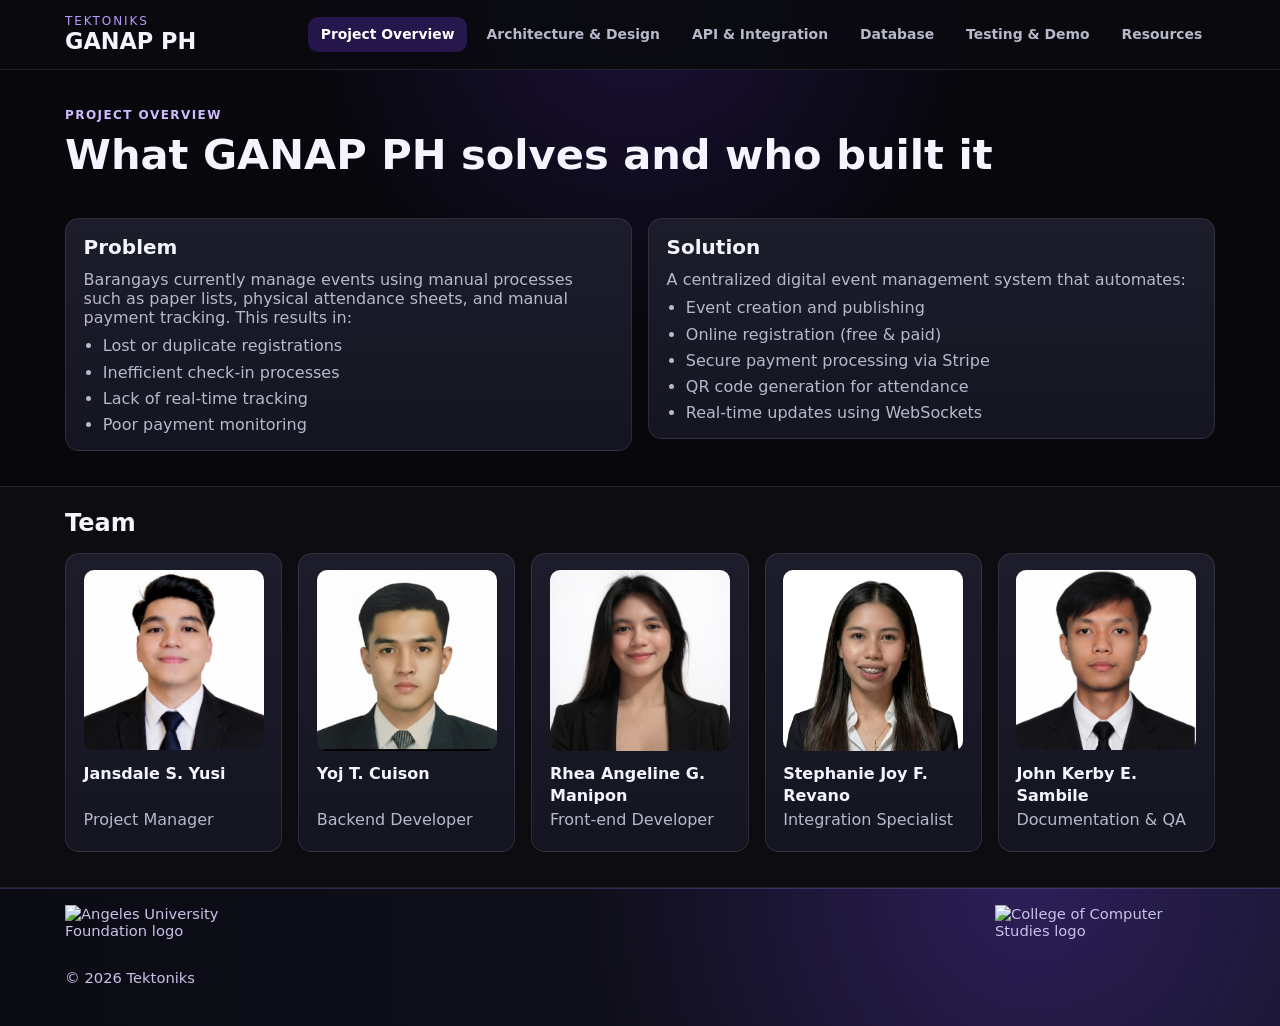
==== commit 479c90bf: "Update footer branding layout and gradient styling. Move institutional logos to all page footers, al" ====
--- a/index.html
+++ b/index.html
@@ -99,6 +99,10 @@
 
   <footer class="site-footer">
     <div class="container footer-inner">
+      <div class="footer-logos" aria-label="Institution logos">
+        <img src="resources/images/auf logo/AUF-LOGO.png" alt="Angeles University Foundation logo" />
+        <img src="resources/images/auf logo/ccs-logo.png" alt="College of Computer Studies logo" />
+      </div>
       <p>© <span id="currentYear"></span> Tektoniks</p>
     </div>
   </footer>
--- a/styles.css
+++ b/styles.css
@@ -86,6 +86,28 @@
 .card-grid { display: grid; grid-template-columns: repeat(auto-fit, minmax(260px, 1fr)); gap: 1rem; align-items: start; }
 .resource-rows { display: grid; grid-template-columns: 1fr; gap: 1rem; align-items: start; }
 .resource-links-row { display: grid; grid-template-columns: repeat(2, minmax(0, 1fr)); gap: 1rem; align-items: start; }
+.logo-strip {
+  margin-top: 0.9rem;
+  display: grid;
+  grid-template-columns: repeat(auto-fit, minmax(240px, 1fr));
+  gap: 1rem;
+}
+
+.logo-tile {
+  background: #f7f7fb;
+  border-radius: 12px;
+  border: 1px solid rgba(0, 0, 0, 0.12);
+  padding: 0.9rem;
+  display: grid;
+  place-items: center;
+}
+
+.logo-tile img {
+  max-width: 100%;
+  max-height: 120px;
+  height: auto;
+  width: auto;
+}
 
 .card {
   background: linear-gradient(180deg, var(--panel-soft), var(--panel));
@@ -295,10 +317,41 @@
 }
 
 .site-footer {
-  border-top: 1px solid var(--line);
+  background:
+    radial-gradient(circle at 80% 0%, rgba(122, 66, 255, 0.25), transparent 42%),
+    linear-gradient(90deg, #0b0b14 0%, #10101c 60%, #141425 100%);
+  border-top: 1px solid rgba(167, 142, 255, 0.22);
   padding: 1rem 0 1.6rem;
 }
-.footer-inner { color: var(--muted); font-size: 0.92rem; }
+.footer-inner {
+  color: #c9c2e8;
+  font-size: 0.92rem;
+  display: grid;
+  gap: 0.9rem;
+}
+
+.footer-logos {
+  display: grid;
+  grid-template-columns: 1fr 1fr;
+  align-items: center;
+  width: 100%;
+  gap: 0.8rem;
+}
+
+.footer-logos img {
+  max-width: min(32vw, 220px);
+  max-height: 88px;
+  width: auto;
+  height: auto;
+}
+
+.footer-logos img:first-child {
+  justify-self: start;
+}
+
+.footer-logos img:last-child {
+  justify-self: end;
+}
 
 @media (max-width: 980px) {
   .nav-toggle { display: inline-block; }
@@ -318,4 +371,13 @@
 @media (max-width: 720px) {
   .grid-2 { grid-template-columns: 1fr; }
   .resource-links-row { grid-template-columns: 1fr; }
-}
+  .footer-logos {
+    grid-template-columns: 1fr;
+    justify-items: center;
+  }
+  .footer-logos img:first-child,
+  .footer-logos img:last-child {
+    justify-self: center;
+  }
+  .logo-tile img { max-height: 110px; }
+}
